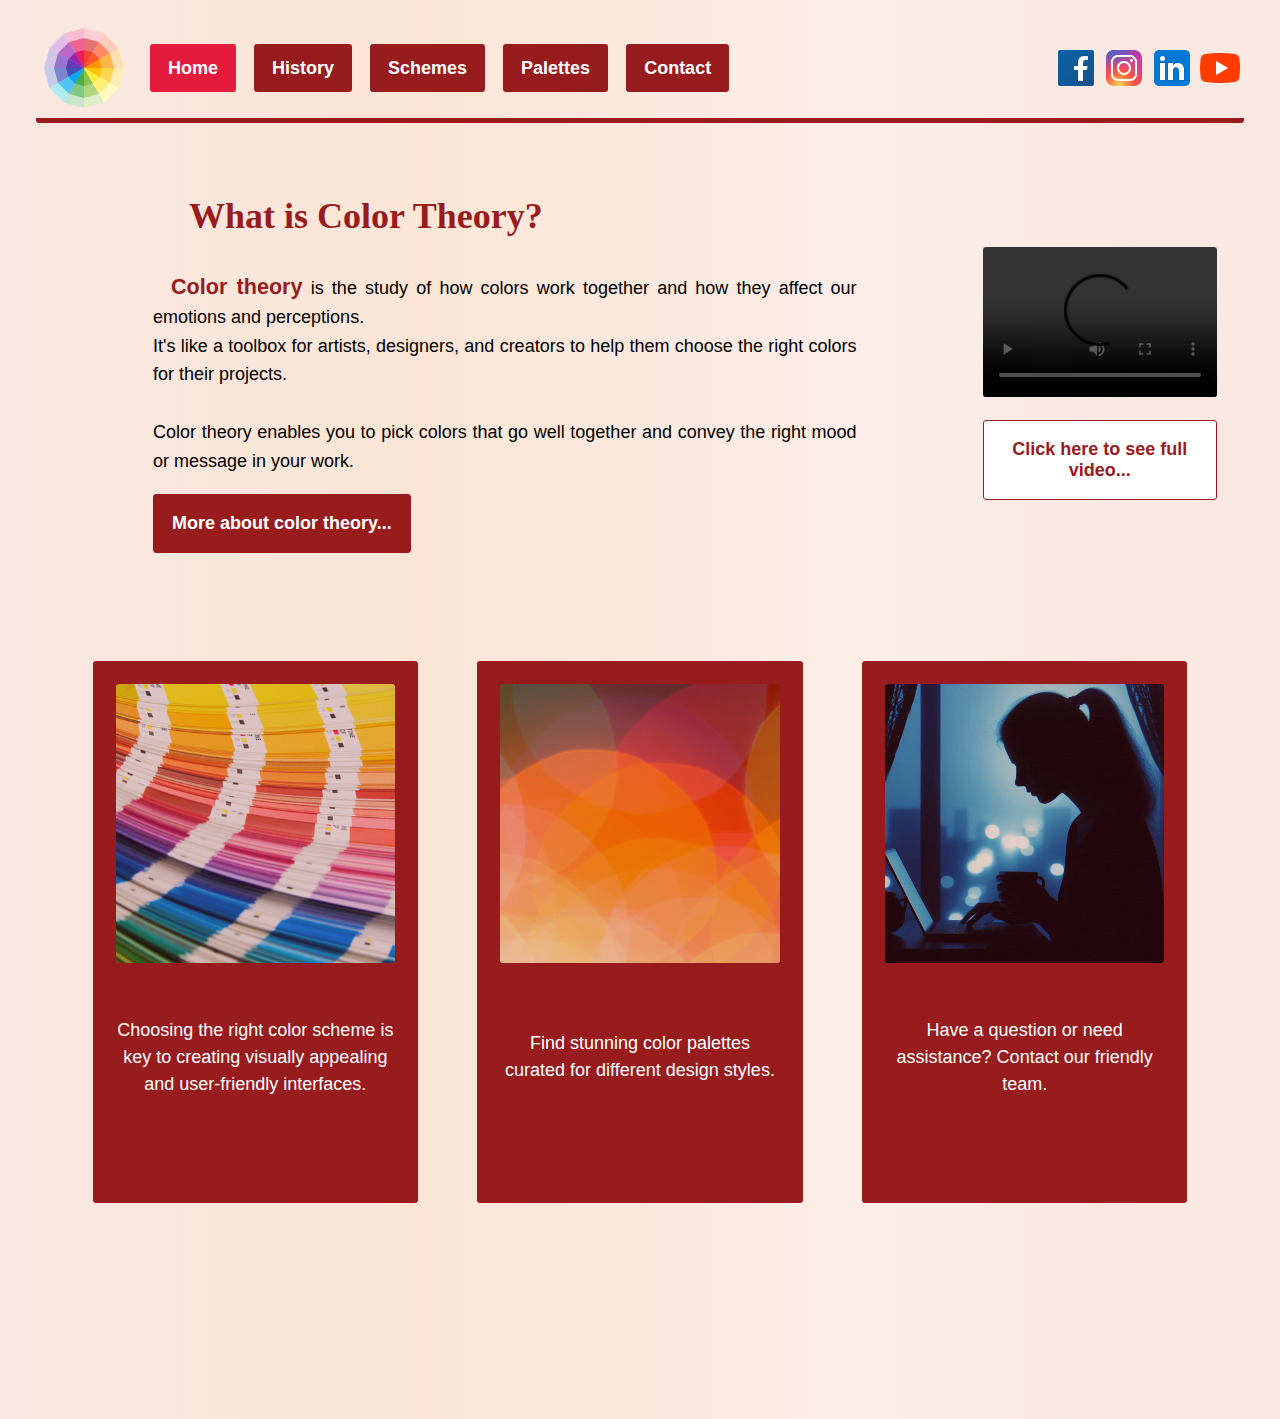
==== index.html @ 1f7bb4d6 "Javascript validation for form has been added Modal box with styles for email demo has been added" ====
<!DOCTYPE html>
<html lang="en">

<head>
    <meta charset="UTF-8">
    <meta name="viewport" content="width=device-width, initial-scale=1.0">

    <title id="title"></title>
    <link id="icon" rel="icon" type="image/x-icon">
    <link rel="stylesheet" href="./styles/main.css">
    <link rel="stylesheet" href="./styles/index.css">
    <script src="./scripts/config.js" defer></script>
</head>

<body>
    <header id="navigation">
        <nav id="navigation_left">
            <a href="#"><img id="logo" alt="Color Theory's website logo."></a>
            <ul id="pages">
            </ul>
        </nav>
        <aside id="navigation_right">
            <ul id="social_links">
            </ul>
        </aside>
    </header>

    <main>
        <section id="index_introduction">
            <section class="index_introduction_left">
                <h1>What is Color Theory?</h1>
                <article><strong>Color theory</strong> is the study of how colors work together and how they affect our
                    emotions
                    and perceptions.<br>It's
                    like a toolbox for artists, designers, and creators to help them choose the right colors for their
                    projects.
                    <br><br>
                    Color theory enables you to pick colors that go well together and convey the right mood or message
                    in
                    your
                    work.
                </article>
                <a id="index_more_about" class="hover" href="./pages/history.html">More about color theory...</a>
            </section>
            <section class="index_introduction_right">
                <video controls>
                    <source src="./media/vids/there_is_no_color.mp4" type="video/mp4">
                    Your browser does not support the video tag.
                </video>
                <a class="hover_dark"
                    href="https://www.interaction-design.org/tv/course_videos/v2/visual-design-2-2-what-is-color-720p.mp4">
                    Click here to see full video...
                </a>
            </section>
        </section>

        <section id="thumbnail_container">
            <a class="thumbnail hover" href="./pages/color_scheme.html">
                <img src="./media/imgs/index/color_schemes_thumbnail.jpg"
                    alt="Color swatch book with a variety of colors arranged in a circular pattern.">
                <p>Choosing the right color scheme is key to creating visually appealing and user-friendly interfaces.
                </p>
                <p><strong>Read more about it here.</strong></p>
            </a>
            <a class="thumbnail hover" href="./pages/color_palettes.html">
                <img src="./media/imgs/index/color_palettes_thumbnail.jpg"
                    alt="Abstract image of blurred, overlapping circles in various colors, primarily orange and red.">
                <p>Find stunning color palettes curated for different design styles.</p>
                <p><strong>Click here to get inspired!</strong>
                </p>
            </a>
            <a class="thumbnail hover" href="./pages/contact.html">
                <img src="./media/imgs/index/contact_thumbnail.jpg"
                    alt="A silhouette of a girl typing an laptop while holding a cup of tea. Sitting in a serious blue colored environment.">
                <p>Have a question or need assistance? Contact our friendly team.</p>
                <p><strong>Get in Touch!</strong></p>
            </a>
        </section>
    </main>

    <footer id="footer">

    </footer>
</body>

</html>
---- styles/main.css ----
:root {
    --light-text: #ffffff;
    --dark-text: #981b1e;
    --dark-background: #981b1e;
    --light-background: #ffffff;
    --color-active: #e31c3d;
}

* {
    padding: 0;
    margin: 0;
    font-family: 'Segoe UI', Tahoma, Geneva, Verdana, sans-serif;
    font-size: large;
    border-radius: 3px;
}

body {
    padding: 0 2rem 10rem 2rem;
    background: rgb(255, 255, 255);
    background: linear-gradient(90deg,
            rgba(224, 135, 106, 0.2) 0%,
            rgb(249, 204, 172, 0.5) 33%,
            rgb(244, 166, 136, 0.2) 66%,
            rgb(224, 135, 106, 0.2) 100%);
}

main {
    padding: 2rem 0.5rem 2rem 0.5rem;
}

main>* {
    padding: 0 1rem 1rem 1rem;
}

h1,
h2,
h3 {
    color: var(--dark-background);
}

h1 {
    font-family: 'Lucida Handwriting';
    font-size: 2rem;
    padding: 2rem;
}

h2 {
    font-size: 1.8rem;
    padding: 1.5rem;
}

h3 {
    font-size: 1.5rem;
    padding: 1rem;
}

article {
    text-indent: 1rem;
    text-align: justify;
    line-height: 1.6rem;
}

strong {
    color: var(--dark-text);
    font-size: larger;
}

.hide {
    display: none !important;
}

.display_flex {
    display: flex;
}


.hover:hover {
    color: var(--dark-text) !important;
    background-color: var(--light-background) !important;
}

.hover:hover * {
    color: var(--dark-text) !important;
}

.hover_dark:hover {
    color: var(--light-text) !important;
    background-color: var(--dark-background) !important;
}

.introduction {
    margin-bottom: 3rem;
    border-bottom: 5px solid var(--dark-background);
    padding: 0 1rem 1rem 1rem;
}

/* MENU *****/
#navigation {
    display: flex;
    flex-wrap: nowrap;
    justify-content: space-between;
    border-bottom: 5px solid var(--dark-background);
    height: 100px;
    margin-top: 1rem;
}

#logo {
    display: block;
    margin-right: 1rem;
}

#navigation_left,
#navigation_right {
    display: flex;
    align-items: center;
}

#pages,
#social_links {
    display: flex;
    align-content: center;
    height: 48px;
}

#pages>a {
    margin-right: 1rem;
    padding-left: 1rem;
    padding-right: 1rem;
    line-height: 48px;
    background-color: var(--dark-background);
    color: var(--light-text);
    text-decoration: none;
    text-align: center;
    font-size: large;
    font-weight: 600;
}

.active {
    color: var(--light-text) !important;
    background-color: var(--color-active) !important;
}

#social_links>a {
    display: block;
}

/* Mobiles */

@media screen and (max-width: 767px) {
    body {
        padding-left: 0;
        padding-right: 0;
        transition: padding 0.5s ease-out;
    }

    #logo {
        display: none;
    }

    /*
    #navigation{
        display: block;
        margin-left: auto;
        margin-right: auto;
    }

    #pages,
    #social_links {
        width: 100%;
        margin-left: 1rem;
        margin-right: 1rem;
        background-color: var(--dark-background);
    }

    #social_links *:not(:first-child),
    #pages *:not(:first-child) {
        display: none;
    }
*/
}

/* Tablets */
@media screen and (min-width:768px) and (max-width: 1023px) {
    body {
        padding-left: 1rem;
        padding-right: 1rem;
        transition: padding 0.5s ease-out;
    }

    #navigation {
        flex-direction: column;
        justify-content: center;
        align-items: center;
    }

    #logo {
        display: none;
    }
}

@media print {
    /* All your print styles go here */
}
---- styles/index.css ----
#index_introduction {
    display: flex;
    flex-wrap: nowrap;
    align-items: center;
    gap: 2rem;
    margin-bottom: 3rem;
}

.index_introduction_left {
    padding: 0 5rem 2rem 5rem;
}

#index_more_about,
.index_introduction_right a{
    border: 1px solid var(--dark-background);
    display: block;
    text-align: center;
    text-decoration: none;
    font-size: large;
    font-weight: 600;
    padding: 1rem;
    margin: 1rem 0 0 0;
    width: fit-content;
}

#index_more_about{
    color: var(--light-text);
    background-color: var(--dark-background);
}

.index_introduction_right a {
    color: var(--dark-text);
    background-color: var(--light-background);
    margin-left: auto;
    margin-right: auto;
}

.index_introduction_right video {
    width: 100%;
    height: auto;
}

/************/

#thumbnail_container {
    display: flex;
    justify-content: space-around;
    flex-wrap: wrap;
    gap: 2rem;
    padding: 0 2rem 0 2rem;
}

.thumbnail {
    max-width: 300px;
    text-decoration: none;
    border: 5px solid var(--dark-background);
    background-color: var(--dark-background);
    display: flex;
    flex-direction: column;
    align-items: center;
    justify-content: space-between;
    aspect-ratio: 9 / 16;
    width: 25%;
    padding: 1rem;
}

.thumbnail img {
    width: 100%;
    aspect-ratio: 1 / 1;
    object-fit: cover;
    object-position: 80% 100%;
    opacity: 0.8;
}

.thumbnail p {
    color: var(--light-text);
    width: auto;
    text-align: center;
    line-height: 1.5rem;
    margin-top: 2rem;
    font-size: large;
}

.thumbnail:hover img {
    opacity: 1;
}

/* Mobiles */
@media screen and (max-width: 767px) {
    .index_introduction_left {
        transition: padding 0.5s ease-in-out;
        padding: 0;
    }

    #index_introduction {
        flex-direction: column;
    }

    #index_more_about {
        margin: 1rem auto 1rem auto;
    }

    .thumbnail{
        width: 100%;
        transition: width 0.5s ease-in-out;
    }
}

/* Tablets */
@media screen and (min-width:768px) and (max-width: 1023px) {
    .index_introduction_left {
        transition: padding 0.5s ease-in-out;
        padding: 0;
    }
    .thumbnail{
        width: 40%;
        transition: width 0.5s ease-in-out;
    }
}

@media print {
    /* All your print styles go here */
}
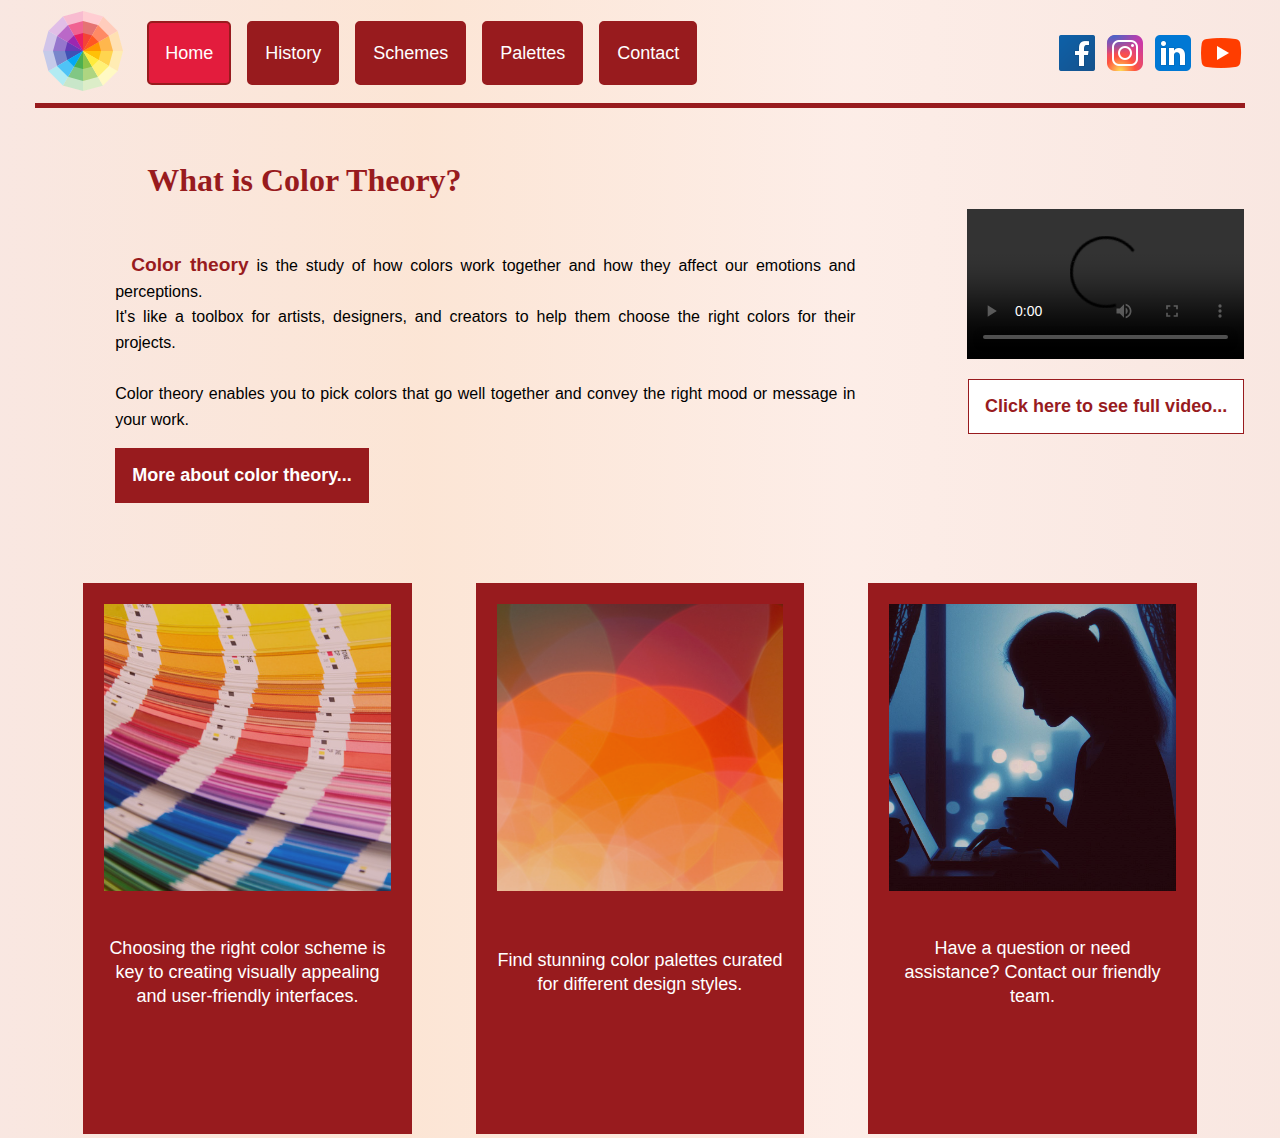
==== commit e5dbf822: "added responsive navigation" ====
--- a/index.html
+++ b/index.html
@@ -5,23 +5,22 @@
     <meta charset="UTF-8">
     <meta name="viewport" content="width=device-width, initial-scale=1.0">
 
-    <title id="title"></title>
+    <title id="title">Color Theory</title>
     <link id="icon" rel="icon" type="image/x-icon">
     <link rel="stylesheet" href="./styles/main.css">
     <link rel="stylesheet" href="./styles/index.css">
+    <link rel="stylesheet" href="./styles/navigation.css">
     <script src="./scripts/config.js" defer></script>
+    <script src="./scripts/navigation.js" defer></script>
 </head>
 
 <body>
     <header id="navigation">
-        <nav id="navigation_left">
-            <a href="#"><img id="logo" alt="Color Theory's website logo."></a>
-            <ul id="pages">
-            </ul>
+        <nav id="menu">
+            <a id="logo" href="">
+            </a>
         </nav>
-        <aside id="navigation_right">
-            <ul id="social_links">
-            </ul>
+        <aside id="socials">
         </aside>
     </header>
 
--- a/styles/main.css
+++ b/styles/main.css
@@ -7,15 +7,12 @@
 }
 
 * {
-    padding: 0;
-    margin: 0;
     font-family: 'Segoe UI', Tahoma, Geneva, Verdana, sans-serif;
-    font-size: large;
-    border-radius: 3px;
 }
 
 body {
-    padding: 0 2rem 10rem 2rem;
+    margin: 0.2rem;
+    padding: 0 2rem;
     background: rgb(255, 255, 255);
     background: linear-gradient(90deg,
             rgba(224, 135, 106, 0.2) 0%,
@@ -24,13 +21,7 @@
             rgb(224, 135, 106, 0.2) 100%);
 }
 
-main {
-    padding: 2rem 0.5rem 2rem 0.5rem;
-}
-
-main>* {
-    padding: 0 1rem 1rem 1rem;
-}
+main {}
 
 h1,
 h2,
@@ -73,14 +64,9 @@
     display: flex;
 }
 
-
 .hover:hover {
     color: var(--dark-text) !important;
     background-color: var(--light-background) !important;
-}
-
-.hover:hover * {
-    color: var(--dark-text) !important;
 }
 
 .hover_dark:hover {
@@ -92,47 +78,6 @@
     margin-bottom: 3rem;
     border-bottom: 5px solid var(--dark-background);
     padding: 0 1rem 1rem 1rem;
-}
-
-/* MENU *****/
-#navigation {
-    display: flex;
-    flex-wrap: nowrap;
-    justify-content: space-between;
-    border-bottom: 5px solid var(--dark-background);
-    height: 100px;
-    margin-top: 1rem;
-}
-
-#logo {
-    display: block;
-    margin-right: 1rem;
-}
-
-#navigation_left,
-#navigation_right {
-    display: flex;
-    align-items: center;
-}
-
-#pages,
-#social_links {
-    display: flex;
-    align-content: center;
-    height: 48px;
-}
-
-#pages>a {
-    margin-right: 1rem;
-    padding-left: 1rem;
-    padding-right: 1rem;
-    line-height: 48px;
-    background-color: var(--dark-background);
-    color: var(--light-text);
-    text-decoration: none;
-    text-align: center;
-    font-size: large;
-    font-weight: 600;
 }
 
 .active {
@@ -148,8 +93,7 @@
 
 @media screen and (max-width: 767px) {
     body {
-        padding-left: 0;
-        padding-right: 0;
+        padding: 0rem;
         transition: padding 0.5s ease-out;
     }
 
@@ -186,16 +130,6 @@
         padding-right: 1rem;
         transition: padding 0.5s ease-out;
     }
-
-    #navigation {
-        flex-direction: column;
-        justify-content: center;
-        align-items: center;
-    }
-
-    #logo {
-        display: none;
-    }
 }
 
 @media print {
--- a/styles/navigation.css
+++ b/styles/navigation.css
@@ -0,0 +1,99 @@
+#navigation {
+  display: flex;
+  flex-wrap: nowrap;
+  align-items: center;
+  justify-content: space-between;
+  border-bottom: 5px solid var(--dark-background);
+}
+
+#menu,
+#socials {
+  overflow: hidden;
+  display: flex;
+  align-items: center;
+  justify-content: center;
+}
+
+#menu {
+  gap: 1rem;
+}
+
+#socials a img {
+  display: block;
+  margin: auto;
+}
+
+.menu_item {
+  display: flex;
+  align-items: center;
+  background-color: var(--dark-background);
+  color: var(--light-text);
+  text-decoration: none;
+  font-size: large;
+  padding: 5px 1rem;
+  height: 50px;
+  border: 2px solid var(--dark-background);
+  border-radius: 5px;
+}
+
+#toggle_menu {
+  display: none;
+}
+
+#toggle_menu img {
+  display: block;
+  margin: auto;
+  filter: invert(100%);
+}
+
+@media screen and (max-width: 767px) {
+  #navigation {
+    flex-direction: column;
+    align-items: flex-start;
+    border-style: none !important;
+  }
+
+  #menu {
+    width: 100%;
+    flex-direction: column;
+    gap: 0;
+    position: relative;
+  }
+
+  .menu_item {
+    width: 100%;
+    border-style: none;
+    text-indent: 1rem;
+  }
+
+  #menu a:not(:last-child):not(.active) {
+    display: none;
+  }
+
+  #socials {
+    display: none;
+  }
+
+  #toggle_menu {
+    display: block;
+    position: absolute;
+    right: 5px;
+    top: 5px;
+  }
+
+  #logo {
+    display: none !important;
+  }
+}
+
+@media screen and (min-width:768px) and (max-width: 1023px) {
+  #navigation {
+    flex-direction: column;
+    justify-content: center;
+    align-items: center;
+  }
+
+  #logo {
+    display: none;
+  }
+}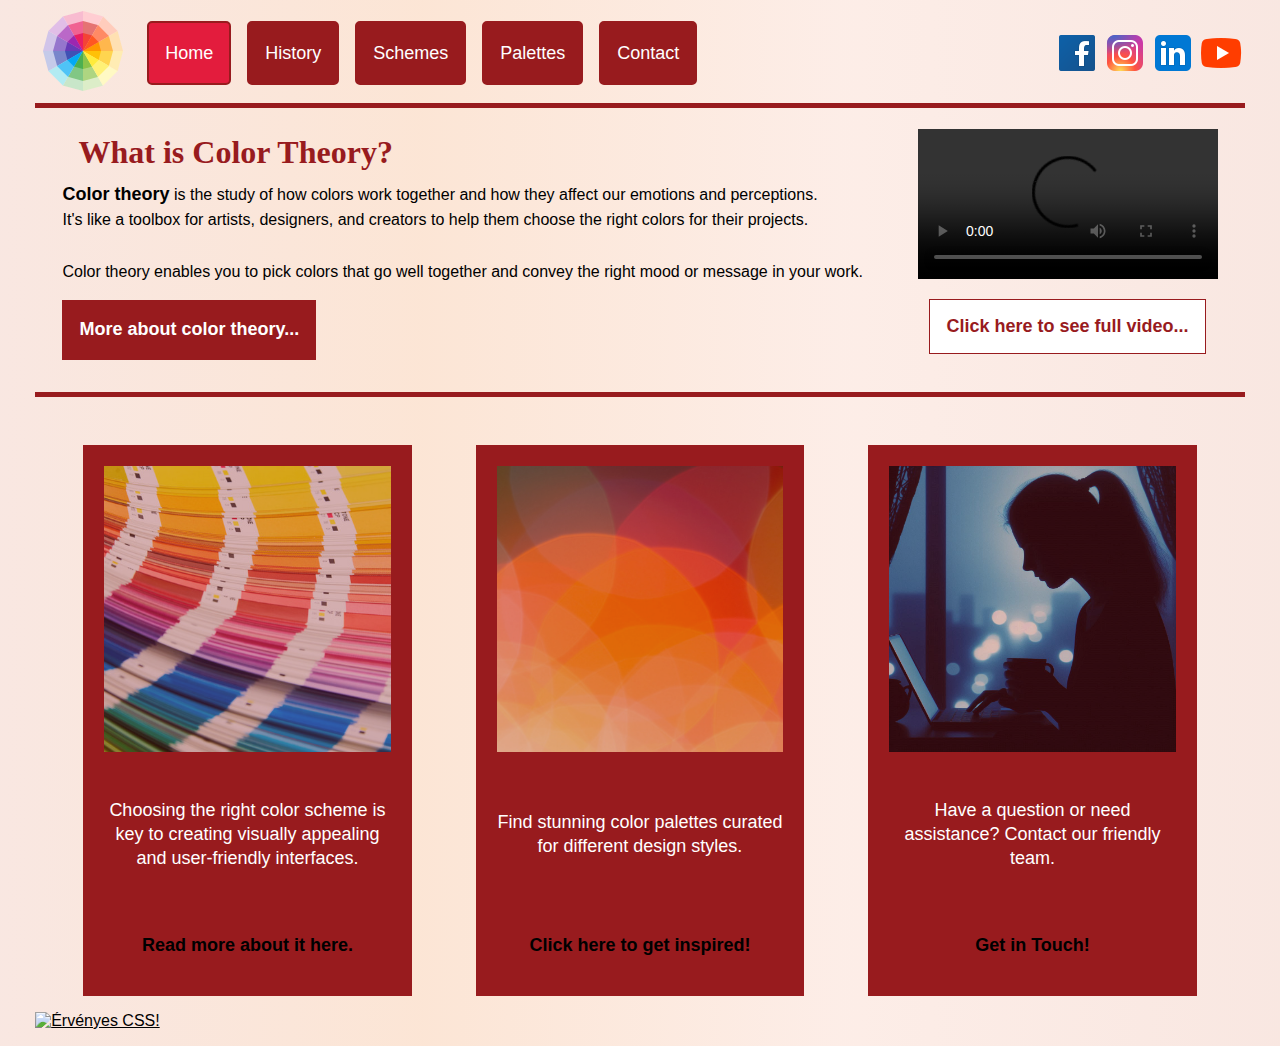
==== commit 2780ce1e: "- index page is now fully responsive and printable - navigation has been improved to work with mobil" ====
--- a/index.html
+++ b/index.html
@@ -6,7 +6,7 @@
     <meta name="viewport" content="width=device-width, initial-scale=1.0">
 
     <title id="title">Color Theory</title>
-    <link id="icon" rel="icon" type="image/x-icon">
+    <link id="icon" rel="icon" type="image/x-icon" href="./media/icons/logo/icons8-color-16.png">
     <link rel="stylesheet" href="./styles/main.css">
     <link rel="stylesheet" href="./styles/index.css">
     <link rel="stylesheet" href="./styles/navigation.css">
@@ -18,6 +18,7 @@
     <header id="navigation">
         <nav id="menu">
             <a id="logo" href="">
+                <img src="./media/icons/logo/icons8-color-96.png" alt="The site's logo.">
             </a>
         </nav>
         <aside id="socials">
@@ -25,60 +26,64 @@
     </header>
 
     <main>
-        <section id="index_introduction">
-            <section class="index_introduction_left">
+        <div id="homepage_introduction" class="introduction">
+            <article>
                 <h1>What is Color Theory?</h1>
-                <article><strong>Color theory</strong> is the study of how colors work together and how they affect our
-                    emotions
-                    and perceptions.<br>It's
-                    like a toolbox for artists, designers, and creators to help them choose the right colors for their
-                    projects.
-                    <br><br>
-                    Color theory enables you to pick colors that go well together and convey the right mood or message
-                    in
-                    your
-                    work.
-                </article>
+                <strong>Color theory</strong> is the study of how colors work together and how they affect our
+                emotions
+                and perceptions.<br>It's
+                like a toolbox for artists, designers, and creators to help them choose the right colors for their
+                projects.
+                <br><br>
+                Color theory enables you to pick colors that go well together and convey the right mood or message
+                in
+                your
+                work.
                 <a id="index_more_about" class="hover" href="./pages/history.html">More about color theory...</a>
-            </section>
-            <section class="index_introduction_right">
+            </article>
+
+            <aside id="video_container">
                 <video controls>
                     <source src="./media/vids/there_is_no_color.mp4" type="video/mp4">
                     Your browser does not support the video tag.
                 </video>
-                <a class="hover_dark"
+                <a id="index_full_video" class="hover_dark"
                     href="https://www.interaction-design.org/tv/course_videos/v2/visual-design-2-2-what-is-color-720p.mp4">
                     Click here to see full video...
                 </a>
-            </section>
-        </section>
+            </aside>
+        </div>
 
-        <section id="thumbnail_container">
+        <div id="thumbnail_container">
             <a class="thumbnail hover" href="./pages/color_scheme.html">
-                <img src="./media/imgs/index/color_schemes_thumbnail.jpg"
+                <img class="thumbnail_img" src="./media/imgs/index/color_schemes_thumbnail.jpg"
                     alt="Color swatch book with a variety of colors arranged in a circular pattern.">
-                <p>Choosing the right color scheme is key to creating visually appealing and user-friendly interfaces.
+                <p class="thumbnail_text">Choosing the right color scheme is key to creating visually appealing and
+                    user-friendly interfaces.
                 </p>
-                <p><strong>Read more about it here.</strong></p>
+                <p class="thumbnail_text"><strong>Read more about it here.</strong></p>
             </a>
             <a class="thumbnail hover" href="./pages/color_palettes.html">
-                <img src="./media/imgs/index/color_palettes_thumbnail.jpg"
+                <img class="thumbnail_img" src="./media/imgs/index/color_palettes_thumbnail.jpg"
                     alt="Abstract image of blurred, overlapping circles in various colors, primarily orange and red.">
-                <p>Find stunning color palettes curated for different design styles.</p>
-                <p><strong>Click here to get inspired!</strong>
-                </p>
+                <p class="thumbnail_text">Find stunning color palettes curated for different design styles.</p>
+                <p class="thumbnail_text"><strong>Click here to get inspired!</strong></p>
             </a>
             <a class="thumbnail hover" href="./pages/contact.html">
-                <img src="./media/imgs/index/contact_thumbnail.jpg"
+                <img class="thumbnail_img" src="./media/imgs/index/contact_thumbnail.jpg"
                     alt="A silhouette of a girl typing an laptop while holding a cup of tea. Sitting in a serious blue colored environment.">
-                <p>Have a question or need assistance? Contact our friendly team.</p>
-                <p><strong>Get in Touch!</strong></p>
+                <p class="thumbnail_text">Have a question or need assistance? Contact our friendly team.</p>
+                <p class="thumbnail_text"><strong>Get in Touch!</strong></p>
             </a>
-        </section>
+        </div>
     </main>
 
     <footer id="footer">
-
+        <p>
+            <a href="http://jigsaw.w3.org/css-validator/check/referer">
+                <img style="border:0;width:88px;height:31px" src="http://jigsaw.w3.org/css-validator/images/vcss" alt="Érvényes CSS!">
+            </a>
+        </p>
     </footer>
 </body>
 
--- a/styles/main.css
+++ b/styles/main.css
@@ -1,4 +1,6 @@
+/* Describes the most common elements and the colors used through out the whole website */
 :root {
+    --default-text: black;
     --light-text: #ffffff;
     --dark-text: #981b1e;
     --dark-background: #981b1e;
@@ -8,6 +10,7 @@
 
 * {
     font-family: 'Segoe UI', Tahoma, Geneva, Verdana, sans-serif;
+    color: var(--default-text)
 }
 
 body {
@@ -21,63 +24,39 @@
             rgb(224, 135, 106, 0.2) 100%);
 }
 
-main {}
-
-h1,
-h2,
-h3 {
+h1 {
+    display: block;
     color: var(--dark-background);
-}
-
-h1 {
     font-family: 'Lucida Handwriting';
     font-size: 2rem;
-    padding: 2rem;
-}
-
-h2 {
-    font-size: 1.8rem;
-    padding: 1.5rem;
-}
-
-h3 {
-    font-size: 1.5rem;
-    padding: 1rem;
+    margin: 1rem;
+    text-indent: 0 !important;
 }
 
 article {
-    text-indent: 1rem;
-    text-align: justify;
     line-height: 1.6rem;
 }
 
 strong {
-    color: var(--dark-text);
-    font-size: larger;
+    font-size: large;
 }
 
-.hide {
-    display: none !important;
+.introduction {
+    padding: 1rem 1rem 2rem 1rem;
+    border-bottom: 5px solid var(--dark-background);
+    margin-bottom: 2rem;
 }
 
-.display_flex {
-    display: flex;
-}
-
-.hover:hover {
+.hover:hover,
+.hover:hover * {
     color: var(--dark-text) !important;
     background-color: var(--light-background) !important;
 }
 
-.hover_dark:hover {
+.hover_dark:hover,
+.hober_dark:hover {
     color: var(--light-text) !important;
     background-color: var(--dark-background) !important;
-}
-
-.introduction {
-    margin-bottom: 3rem;
-    border-bottom: 5px solid var(--dark-background);
-    padding: 0 1rem 1rem 1rem;
 }
 
 .active {
@@ -85,42 +64,19 @@
     background-color: var(--color-active) !important;
 }
 
-#social_links>a {
-    display: block;
-}
-
-/* Mobiles */
-
+/* Mobile view */
 @media screen and (max-width: 767px) {
     body {
+        margin: 0rem;
         padding: 0rem;
+        transition: margin 0.5s ease-out;
         transition: padding 0.5s ease-out;
     }
 
-    #logo {
-        display: none;
+    h1 {
+        text-align: center;
+        margin: 1rem 0;
     }
-
-    /*
-    #navigation{
-        display: block;
-        margin-left: auto;
-        margin-right: auto;
-    }
-
-    #pages,
-    #social_links {
-        width: 100%;
-        margin-left: 1rem;
-        margin-right: 1rem;
-        background-color: var(--dark-background);
-    }
-
-    #social_links *:not(:first-child),
-    #pages *:not(:first-child) {
-        display: none;
-    }
-*/
 }
 
 /* Tablets */
@@ -133,5 +89,19 @@
 }
 
 @media print {
-    /* All your print styles go here */
+
+    header,
+    footer {
+        display: none !important;
+    }
+
+    body {
+        margin: 0;
+        padding: 0;
+        background-color: var(--light-background);
+    }
+
+    body *:not(h1) {
+        color: black !important;
+    }
 }--- a/styles/index.css
+++ b/styles/index.css
@@ -1,17 +1,14 @@
-#index_introduction {
+#homepage_introduction {
     display: flex;
     flex-wrap: nowrap;
     align-items: center;
+    justify-content: space-around;
     gap: 2rem;
     margin-bottom: 3rem;
 }
 
-.index_introduction_left {
-    padding: 0 5rem 2rem 5rem;
-}
-
 #index_more_about,
-.index_introduction_right a{
+#index_full_video {
     border: 1px solid var(--dark-background);
     display: block;
     text-align: center;
@@ -23,25 +20,24 @@
     width: fit-content;
 }
 
-#index_more_about{
+#index_more_about {
     color: var(--light-text);
     background-color: var(--dark-background);
 }
 
-.index_introduction_right a {
+#video_container a {
     color: var(--dark-text);
     background-color: var(--light-background);
     margin-left: auto;
     margin-right: auto;
 }
 
-.index_introduction_right video {
+#video_container video {
     width: 100%;
     height: auto;
 }
 
-/************/
-
+/* Thumbnail styles */
 #thumbnail_container {
     display: flex;
     justify-content: space-around;
@@ -51,7 +47,7 @@
 }
 
 .thumbnail {
-    max-width: 300px;
+    max-width: 500px;
     text-decoration: none;
     border: 5px solid var(--dark-background);
     background-color: var(--dark-background);
@@ -64,29 +60,39 @@
     padding: 1rem;
 }
 
-.thumbnail img {
+.thumbnail_img {
     width: 100%;
     aspect-ratio: 1 / 1;
     object-fit: cover;
     object-position: 80% 100%;
-    opacity: 0.8;
+    opacity: 0.7;
 }
 
-.thumbnail p {
+.thumbnail_text {
     color: var(--light-text);
     width: auto;
     text-align: center;
     line-height: 1.5rem;
-    margin-top: 2rem;
+    margin-top: 0.5rem;
     font-size: large;
 }
 
-.thumbnail:hover img {
+.thumbnail:hover .thumbnail_img {
     opacity: 1;
+    transition: opacity 0.5s ease-out;
 }
 
+/* Different views */
 /* Mobiles */
 @media screen and (max-width: 767px) {
+    #homepage_introduction {
+        display: flex;
+        flex-direction: column;
+        align-items: center;
+        gap: 2rem;
+        margin-bottom: 3rem;
+    }
+
     .index_introduction_left {
         transition: padding 0.5s ease-in-out;
         padding: 0;
@@ -100,9 +106,13 @@
         margin: 1rem auto 1rem auto;
     }
 
-    .thumbnail{
+    .thumbnail {
         width: 100%;
         transition: width 0.5s ease-in-out;
+    }
+
+    .thumbnail_img {
+        opacity: 1;
     }
 }
 
@@ -112,12 +122,21 @@
         transition: padding 0.5s ease-in-out;
         padding: 0;
     }
-    .thumbnail{
+
+    .thumbnail {
         width: 40%;
         transition: width 0.5s ease-in-out;
+    }
+
+    .thumbnail_img {
+        opacity: 1;
     }
 }
 
 @media print {
-    /* All your print styles go here */
+    #thumbnail_container{
+        flex-wrap: nowrap;
+        gap: 0rem;
+        padding: 0;
+    }
 }--- a/styles/navigation.css
+++ b/styles/navigation.css
@@ -1,3 +1,18 @@
+/* 
+Requires:
+ - HTML structure below,
+ - navigation.js
+
+<header id="navigation">
+  <nav id="menu">
+    <a id="logo" href="">
+    </a>
+  </nav>
+  <aside id="socials">
+  </aside>
+</header>
+*/
+
 #navigation {
   display: flex;
   flex-wrap: nowrap;
@@ -46,6 +61,7 @@
   filter: invert(100%);
 }
 
+/* Mobile view */
 @media screen and (max-width: 767px) {
   #navigation {
     flex-direction: column;
@@ -86,6 +102,7 @@
   }
 }
 
+/* Tablet view */
 @media screen and (min-width:768px) and (max-width: 1023px) {
   #navigation {
     flex-direction: column;
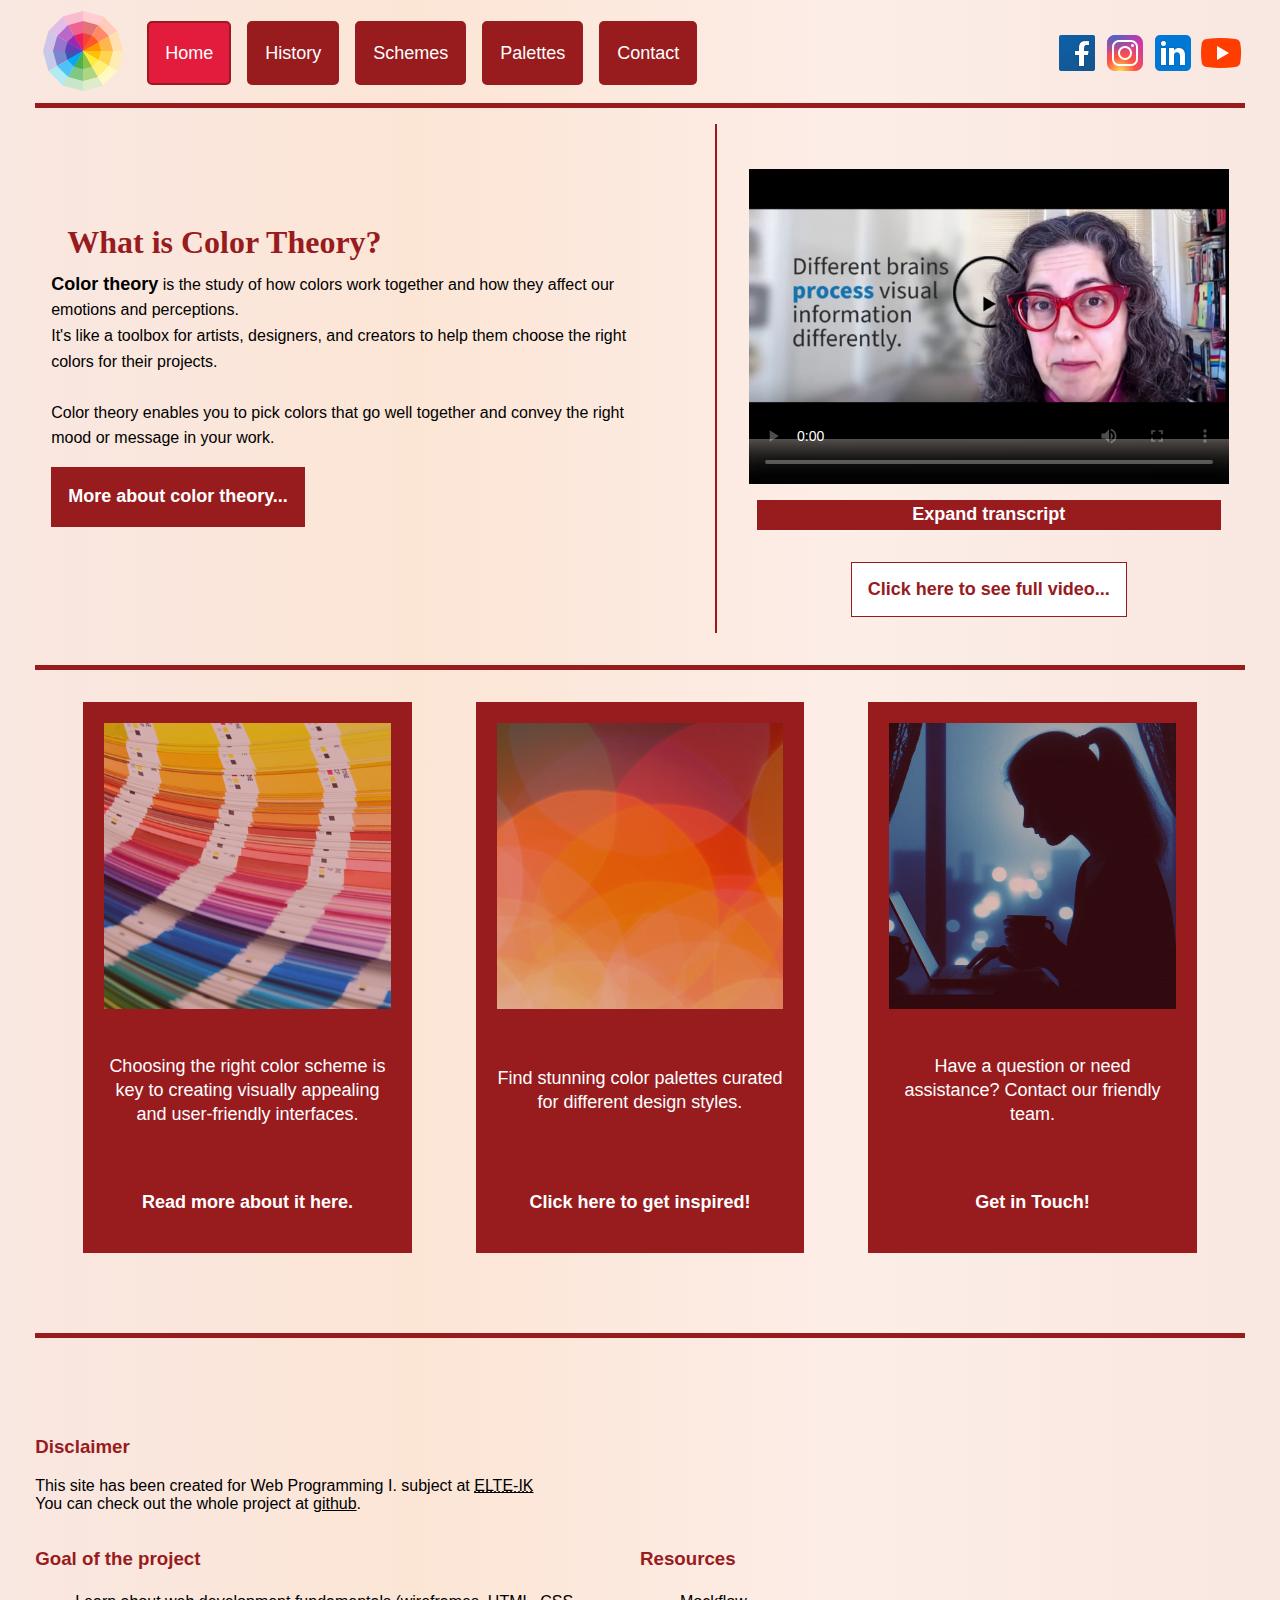
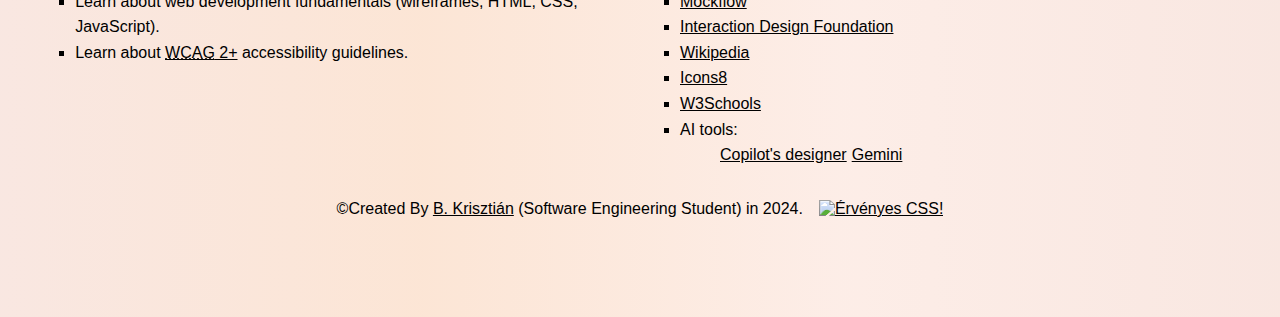
==== commit 557630bb: """" ====
--- a/index.html
+++ b/index.html
@@ -7,11 +7,16 @@
 
     <title id="title">Color Theory</title>
     <link id="icon" rel="icon" type="image/x-icon" href="./media/icons/logo/icons8-color-16.png">
-    <link rel="stylesheet" href="./styles/main.css">
+
+    <link rel="stylesheet" href="./styles/common/main.css">
+    <link rel="stylesheet" href="./styles/common/navigation.css">
+    <link rel="stylesheet" href="./styles/common/footer.css">
+    
     <link rel="stylesheet" href="./styles/index.css">
-    <link rel="stylesheet" href="./styles/navigation.css">
+
     <script src="./scripts/config.js" defer></script>
     <script src="./scripts/navigation.js" defer></script>
+    <script src="./scripts/transcript.js" defer></script>
 </head>
 
 <body>
@@ -39,15 +44,44 @@
                 in
                 your
                 work.
-                <a id="index_more_about" class="hover" href="./pages/history.html">More about color theory...</a>
+                <a id="index_more_about" class="light_text hover" href="./pages/history.html">More about color
+                    theory...</a>
             </article>
 
             <aside id="video_container">
-                <video controls>
+                <video id="video" controls poster="./media/vids/there_is_no_color_img.png">
                     <source src="./media/vids/there_is_no_color.mp4" type="video/mp4">
                     Your browser does not support the video tag.
                 </video>
-                <a id="index_full_video" class="hover_dark"
+                <p id="transcript_toggle" class="light_text hover">Expand transcript</p>
+                <ol id="transcript_list" style="display: none;">
+                    <li><a href="#video&t=0">00:00&nbsp;-&nbsp;00:05</a>&nbsp;There is no such thing as color without
+                        the
+                        <em>eyes</em> and the <em>brain.</em>
+                    </li>
+                    <li><a href="#video&t=5">00:05&nbsp;-&nbsp;00:12</a>&nbsp;Different brains <em>process</em> visual
+                        information
+                        differently.</li>
+                    <li><a href="#video&t=12">00:12&nbsp;-&nbsp;00:22</a>&nbsp;And I realized that this idea that color
+                        does not
+                        exists outside of our perception can be <em>very difficult</em> to swallow.</li>
+                    <li><a href="#video&t=22">00:22&nbsp;-&nbsp;00:30</a>&nbsp;And in fact our brains go to <em>great
+                            lengths</em>
+                        to give
+                        us all of the colors that we see.</li>
+                    <li><a href="#video&t=30">00:30&nbsp;-&nbsp;00:43</a>&nbsp;The source of our color vision is in our
+                        retina. A
+                        credit card thin sheet of neurons in the back of our eye ball, and its actually a part of
+                        our
+                        brain.</li>
+                    <li><a href="#video&t=43">00:43&nbsp;-&nbsp;00:47</a>&nbsp;Our retina is the only part of our brain
+                        that
+                        exists outside of our skulls.</li>
+                    <li><a href="#video&t=47">00:47&nbsp;-&nbsp;00:54</a>&nbsp;And our retina is what we typically
+                        assosicate with
+                        sight in general...*fades out*</li>
+                </ol>
+                <a id="full_video_link" class="dark_text hover_dark"
                     href="https://www.interaction-design.org/tv/course_videos/v2/visual-design-2-2-what-is-color-720p.mp4">
                     Click here to see full video...
                 </a>
@@ -79,11 +113,55 @@
     </main>
 
     <footer id="footer">
-        <p>
-            <a href="http://jigsaw.w3.org/css-validator/check/referer">
-                <img style="border:0;width:88px;height:31px" src="http://jigsaw.w3.org/css-validator/images/vcss" alt="Érvényes CSS!">
-            </a>
-        </p>
+        <section id="footer_disclaimer">
+            <h3>Disclaimer</h3>
+            <p>
+                This site has been created for Web Programming I. subject at <a href="https://www.inf.elte.hu/"><abbr
+                        title="Eötvös Loránd University Faculty Of Informatics">ELTE-IK</abbr></a>
+                <br>
+                You can check out the whole project at <a
+                    href="https://github.com/BK-Chris/elte_web_project">github</a>.
+            </p>
+        </section>
+        <section id="footer_goals">
+            <h3>Goal of the project</h3>
+            <ul>
+                <li>Learn about web development fundamentals (wireframes, HTML, CSS, JavaScript).</li>
+                <li>Learn about <a href="https://www.w3.org/WAI/standards-guidelines/wcag"><abbr
+                            title="Web Content Accessibility Guidelines">WCAG</abbr>&nbsp;2+</a> accessibility
+                    guidelines.</li>
+            </ul>
+        </section>
+        <section id="footer_resource">
+            <h3>Resources</h3>
+            <ul>
+                <li><a href="https://wireframepro.mockflow.com/">Mockflow</a></li>
+                <li><a href="https://www.interaction-design.org/literature/topics/color-theory/">Interaction Design
+                        Foundation</a></li>
+                <li><a href="https://en.wikipedia.org/wiki/Color_theory">Wikipedia</a></li>
+                <li><a href="https://icons8.com/">Icons8</a></li>
+                <li><a href="https://www.w3schools.com/colors/colors_palettes.asp">W3Schools</a></li>
+                <li>AI tools:
+                    <ul id="ai_list">
+                        <li><a href="https://copilot.microsoft.com">Copilot's designer</a></li>
+                        <li><a href="https://gemini.google.com">Gemini</a></li>
+                    </ul>
+                </li>
+            </ul>
+        </section>
+        <div id="footer_copyright">
+            <p>
+                &copy;Created By <a href="https://github.com/BK-Chris">B. Krisztián</a> (Software Engineering Student)
+                in
+                2024.
+            </p>
+            <p>
+                <a href="http://jigsaw.w3.org/css-validator/check/referer">
+                    <img style="border:0;width:88px;height:31px" src="http://jigsaw.w3.org/css-validator/images/vcss"
+                        alt="Érvényes CSS!">
+                </a>
+            </p>
+        </div>
     </footer>
 </body>
 
--- a/styles/common/main.css
+++ b/styles/common/main.css
@@ -0,0 +1,130 @@
+/* Describes the most common elements and the colors used through out the whole website */
+:root {
+    --default-text: black;
+    --light-text: #ffffff;
+    --dark-text: #981b1e;
+    --dark-background: #981b1e;
+    --light-background: #ffffff;
+    --color-active: #e31c3d;
+}
+
+* {
+    font-family: 'Segoe UI', Tahoma, Geneva, Verdana, sans-serif;
+    color: var(--default-text)
+}
+
+body {
+    margin: 0.2rem;
+    padding: 0 2rem;
+    background: rgb(255, 255, 255);
+    background: linear-gradient(90deg,
+            rgba(224, 135, 106, 0.2) 0%,
+            rgb(249, 204, 172, 0.5) 33%,
+            rgb(244, 166, 136, 0.2) 66%,
+            rgb(224, 135, 106, 0.2) 100%);
+}
+
+h1 {
+    display: block;
+    color: var(--dark-background);
+    font-family: 'Lucida Handwriting';
+    font-size: 2rem;
+    margin: 1rem;
+    text-indent: 0 !important;
+}
+
+h3{
+    color: var(--dark-background);
+}
+
+article,
+ul,
+ol {
+    line-height: 1.6rem;
+    text-align: left;
+    /* text-align: left; is required by the guideline. */
+}
+
+strong {
+    font-size: large;
+}
+
+em {
+    color: var(--dark-text);
+}
+
+.introduction {
+    padding: 1rem 1rem 2rem 1rem;
+    border-bottom: 5px solid var(--dark-background);
+    margin-bottom: 2rem;
+}
+
+.light_text{
+    color: var(--light-text) !important;
+    background-color: var(--dark-background) !important;
+}
+
+.dark_text{
+    color: var(--dark-text) !important;
+    background-color: var(--light-background) !important;
+}
+
+.hover:hover,
+.hover:hover * {
+    color: var(--dark-text) !important;
+    background-color: var(--light-background) !important;
+    transition: background-color 0.3s ease;
+}
+
+.hover_dark:hover,
+.hober_dark:hover {
+    color: var(--light-text) !important;
+    background-color: var(--dark-background) !important;
+    transition: background-color 0.3s ease;
+}
+
+.active {
+    color: var(--light-text) !important;
+    background-color: var(--color-active) !important;
+}
+
+/* Mobile view */
+@media screen and (max-width: 767px) {
+    body {
+        margin: 0rem;
+        padding: 0rem;
+        transition: margin 0.5s ease-out;
+        transition: padding 0.5s ease-out;
+    }
+
+    h1 {
+        text-align: center;
+        margin: 1rem 0;
+    }
+}
+
+/* Tablets */
+@media screen and (min-width:768px) and (max-width: 1023px) {
+    body {
+        padding-left: 1rem;
+        padding-right: 1rem;
+        transition: padding 0.5s ease-out;
+    }
+}
+
+@media print {
+    header,
+    footer {
+        display: none !important;
+    }
+
+    body {
+        margin: 0;
+        padding: 0;
+        background-color: var(--light-background);
+    }
+
+    body *:not(h1) {
+        color: black !important;
+    }
+}--- a/styles/common/navigation.css
+++ b/styles/common/navigation.css
@@ -0,0 +1,124 @@
+/* 
+Requires:
+ - HTML structure below,
+ - navigation.js
+
+<header id="navigation">
+  <nav id="menu">
+    <a id="logo" href="*.*">
+      <img src="*.*">
+    </a>
+
+    <!-- menu_item(s) goes here from navigation.js -->
+
+    <!-- a toggle 50x50px hamburger icon comes here from from navigation.js
+              (./media/icons/icons8-hamburger-50.png)
+    ORDER IS IMPORTANT!
+    -->
+  </nav>
+  <aside id="socials">
+  </aside>
+</header>
+*/
+
+#navigation {
+  display: flex;
+  flex-wrap: nowrap;
+  align-items: center;
+  justify-content: space-between;
+  border-bottom: 5px solid var(--dark-background);
+}
+
+#menu,
+#socials {
+  overflow: hidden;
+  display: flex;
+  align-items: center;
+  justify-content: center;
+}
+
+#menu {
+  gap: 1rem;
+}
+
+#socials a img {
+  display: block;
+  margin: auto;
+}
+
+.menu_item {
+  display: flex;
+  align-items: center;
+  background-color: var(--dark-background);
+  color: var(--light-text);
+  text-decoration: none;
+  font-size: large;
+  padding: 5px 1rem;
+  height: 50px;
+  border: 2px solid var(--dark-background);
+  border-radius: 5px;
+}
+
+#toggle_menu {
+  display: none;
+}
+
+#toggle_menu img {
+  display: block;
+  margin: auto;
+  filter: invert(100%);
+}
+
+/* Mobile view */
+@media screen and (max-width: 767px) {
+  #navigation {
+    flex-direction: column;
+    align-items: flex-start;
+    border-style: none !important;
+  }
+
+  #menu {
+    width: 100%;
+    flex-direction: column;
+    gap: 0;
+    position: relative;
+  }
+
+  .menu_item {
+    width: 100%;
+    border-style: none;
+    text-indent: 1rem;
+  }
+
+  #menu a:not(:last-child):not(.active) {
+    display: none;
+  }
+
+  #socials {
+    display: none;
+  }
+
+  #toggle_menu {
+    display: block;
+    position: absolute;
+    right: 5px;
+    top: 5px;
+  }
+
+  #logo {
+    display: none !important;
+  }
+}
+
+/* Tablet view */
+@media screen and (min-width:768px) and (max-width: 1023px) {
+  #navigation {
+    flex-direction: column;
+    justify-content: center;
+    align-items: center;
+  }
+
+  #logo {
+    display: none;
+  }
+}--- a/styles/common/footer.css
+++ b/styles/common/footer.css
@@ -0,0 +1,48 @@
+#footer {
+    display: flex;
+    flex-wrap: wrap;
+    border-top: 5px solid var(--dark-background);
+    padding: 5rem 0;
+    margin-top: 5rem;
+}
+
+#footer ul {
+    list-style: square;
+}
+
+#ai_list {
+    list-style: none !important;
+    display: flex;
+    gap: 5px;
+}
+
+#footer_disclaimer,
+#footer_copyright {
+    flex: 100%;
+}
+
+#footer_goals,
+#footer_resource {
+    flex: 50%;
+}
+
+#footer_copyright {
+    display: flex;
+    flex-wrap: wrap;
+    align-items: center;
+    justify-content: center;
+    gap: 1rem;
+}
+
+/* Mobile view */
+@media screen and (max-width: 767px) {
+
+    #footer_goals,
+    #footer_resource {
+        flex: 100%;
+    }
+
+    #footer {
+        text-align: center;
+    }
+}--- a/styles/index.css
+++ b/styles/index.css
@@ -4,37 +4,62 @@
     align-items: center;
     justify-content: space-around;
     gap: 2rem;
-    margin-bottom: 3rem;
 }
 
 #index_more_about,
-#index_full_video {
+#full_video_link {
+    padding: 1rem;
+    width: fit-content;
+}
+
+#index_more_about,
+#full_video_link,
+#transcript_toggle {
     border: 1px solid var(--dark-background);
     display: block;
     text-align: center;
     text-decoration: none;
     font-size: large;
     font-weight: 600;
-    padding: 1rem;
-    margin: 1rem 0 0 0;
-    width: fit-content;
+    margin-top: 1rem;
+    margin-bottom: 1rem;
+    user-select: none;
 }
 
-#index_more_about {
-    color: var(--light-text);
-    background-color: var(--dark-background);
-}
-
-#video_container a {
-    color: var(--dark-text);
-    background-color: var(--light-background);
+#full_video_link,
+#transcript_toggle {
     margin-left: auto;
     margin-right: auto;
 }
 
-#video_container video {
-    width: 100%;
-    height: auto;
+#transcript_toggle {
+    width: 95%;
+    padding: 0.2rem;
+    cursor: pointer;
+}
+
+#video_container {
+    display: flex;
+    flex-direction: column;
+    align-items: center;
+    border-left: 2px solid var(--dark-background);
+    margin-left: 2rem;
+    padding-left: 2rem;
+}
+
+#video {
+    width: 480px;
+    height: 360px;
+}
+
+#transcript_list {
+    display: none;
+    list-style: none;
+    padding: 0;
+}
+
+#transcript_list a {
+    color: var(--dark-text);
 }
 
 /* Thumbnail styles */
@@ -68,7 +93,8 @@
     opacity: 0.7;
 }
 
-.thumbnail_text {
+.thumbnail_text,
+.thumbnail_text strong {
     color: var(--light-text);
     width: auto;
     text-align: center;
@@ -79,7 +105,7 @@
 
 .thumbnail:hover .thumbnail_img {
     opacity: 1;
-    transition: opacity 0.5s ease-out;
+    transition: opacity 0.5s ease;
 }
 
 /* Different views */
@@ -94,7 +120,7 @@
     }
 
     .index_introduction_left {
-        transition: padding 0.5s ease-in-out;
+        transition: padding 0.5s ease;
         padding: 0;
     }
 
@@ -114,6 +140,19 @@
     .thumbnail_img {
         opacity: 1;
     }
+
+    #video_container {
+        border-left: 0;
+        margin-left: 0;
+        padding-left: 0
+    }
+
+    #video {
+        max-width: 320px;
+        max-height: 240px;
+        width: 100%;
+        height: auto;
+    }
 }
 
 /* Tablets */
@@ -131,12 +170,23 @@
     .thumbnail_img {
         opacity: 1;
     }
+
+    #video {
+        width: 320px;
+        height: 240px;
+        transition: width 0.5s ease;
+        transition: height 0.5s ease;
+    }
 }
 
 @media print {
-    #thumbnail_container{
+    #thumbnail_container {
         flex-wrap: nowrap;
         gap: 0rem;
         padding: 0;
     }
+
+    #video_container {
+        display: none;
+    }
 }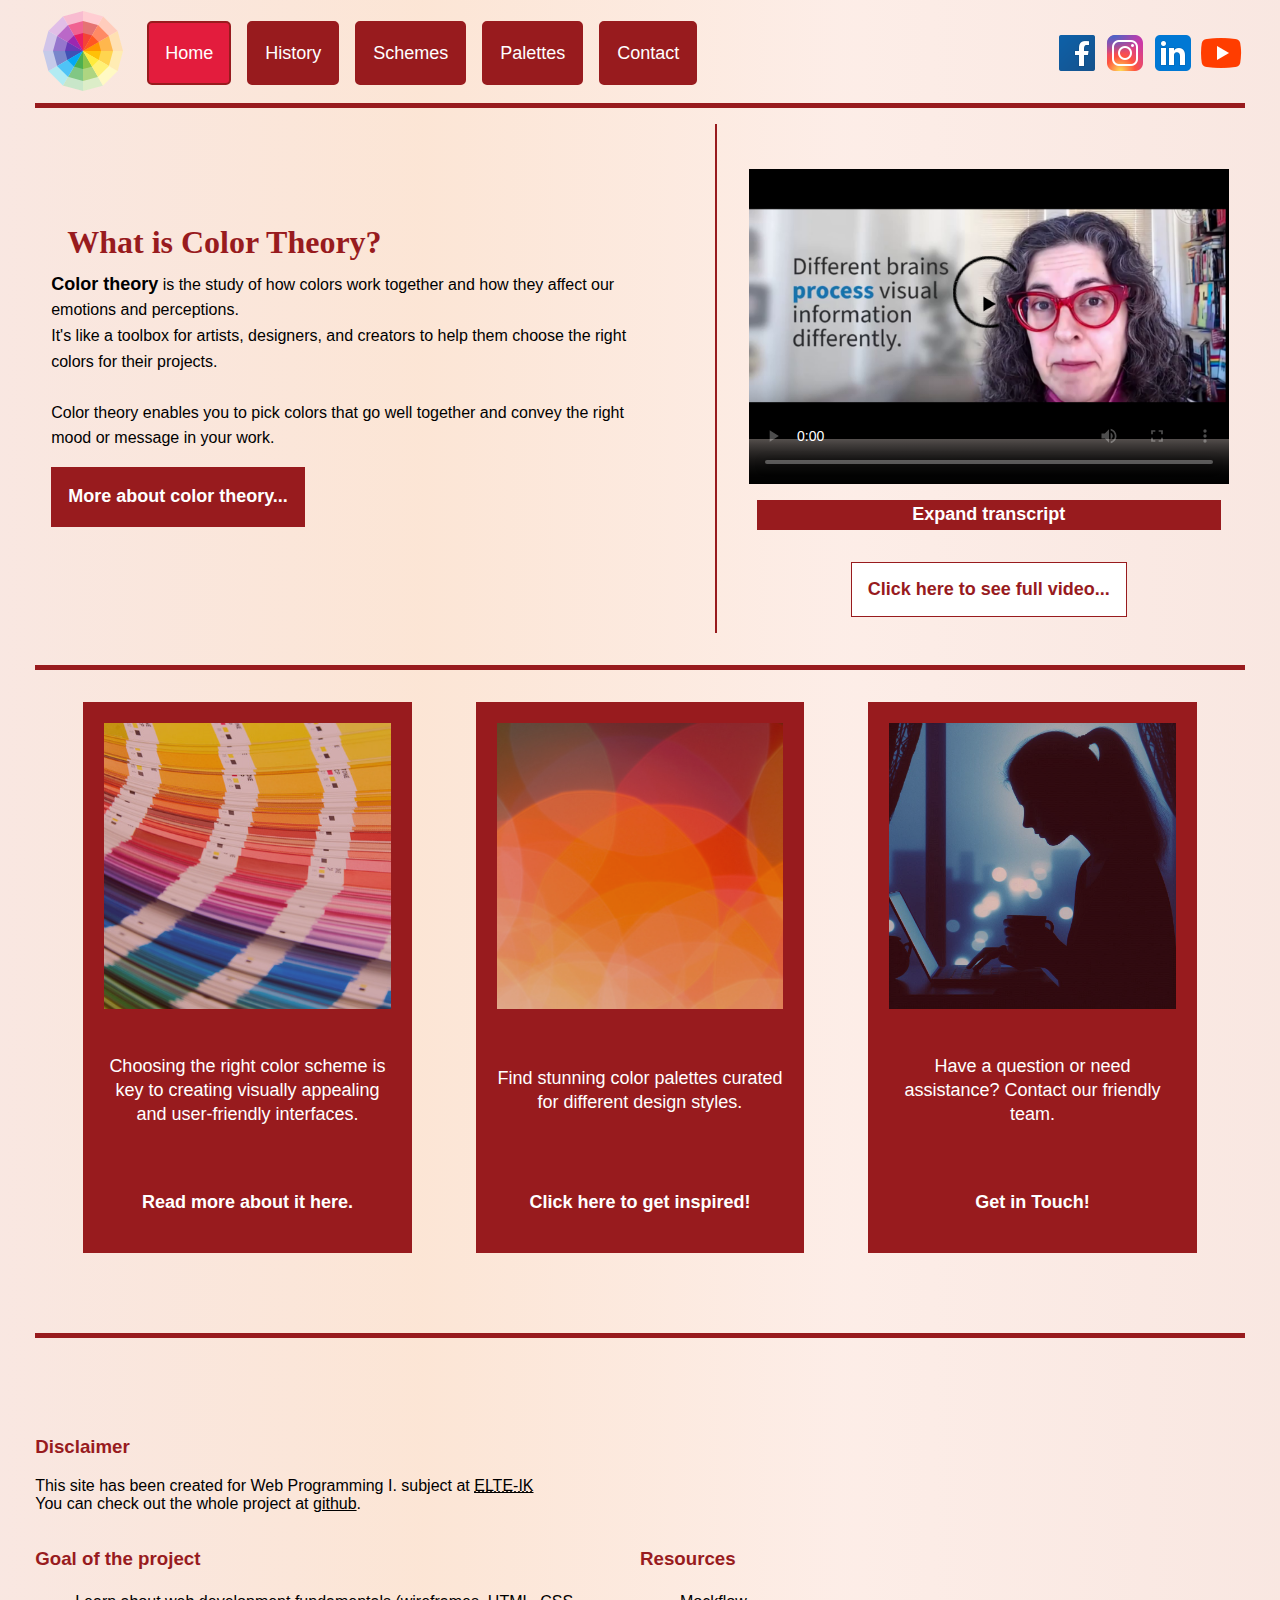
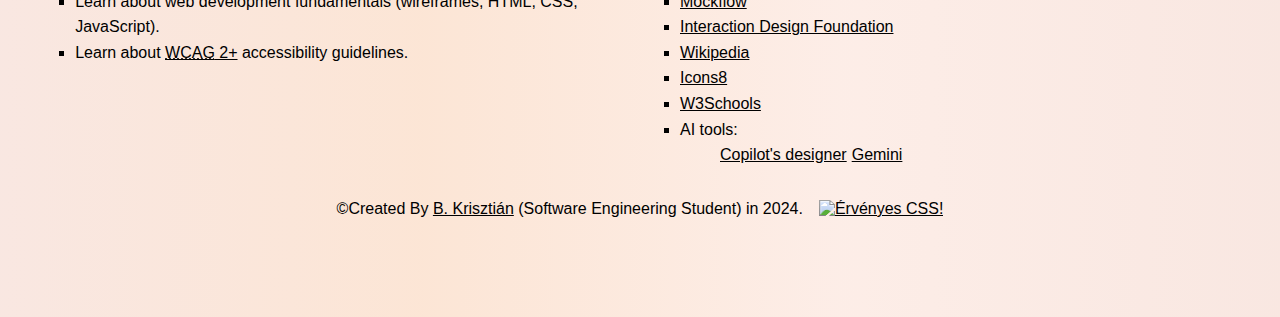
==== commit d04a14bf: "fixed link in index.html" ====
--- a/index.html
+++ b/index.html
@@ -97,7 +97,7 @@
                 </p>
                 <p class="thumbnail_text"><strong>Read more about it here.</strong></p>
             </a>
-            <a class="thumbnail hover" href="./pages/color_palettes.html">
+            <a class="thumbnail hover" href="./pages/color_palette.html">
                 <img class="thumbnail_img" src="./media/imgs/index/color_palettes_thumbnail.jpg"
                     alt="Abstract image of blurred, overlapping circles in various colors, primarily orange and red.">
                 <p class="thumbnail_text">Find stunning color palettes curated for different design styles.</p>
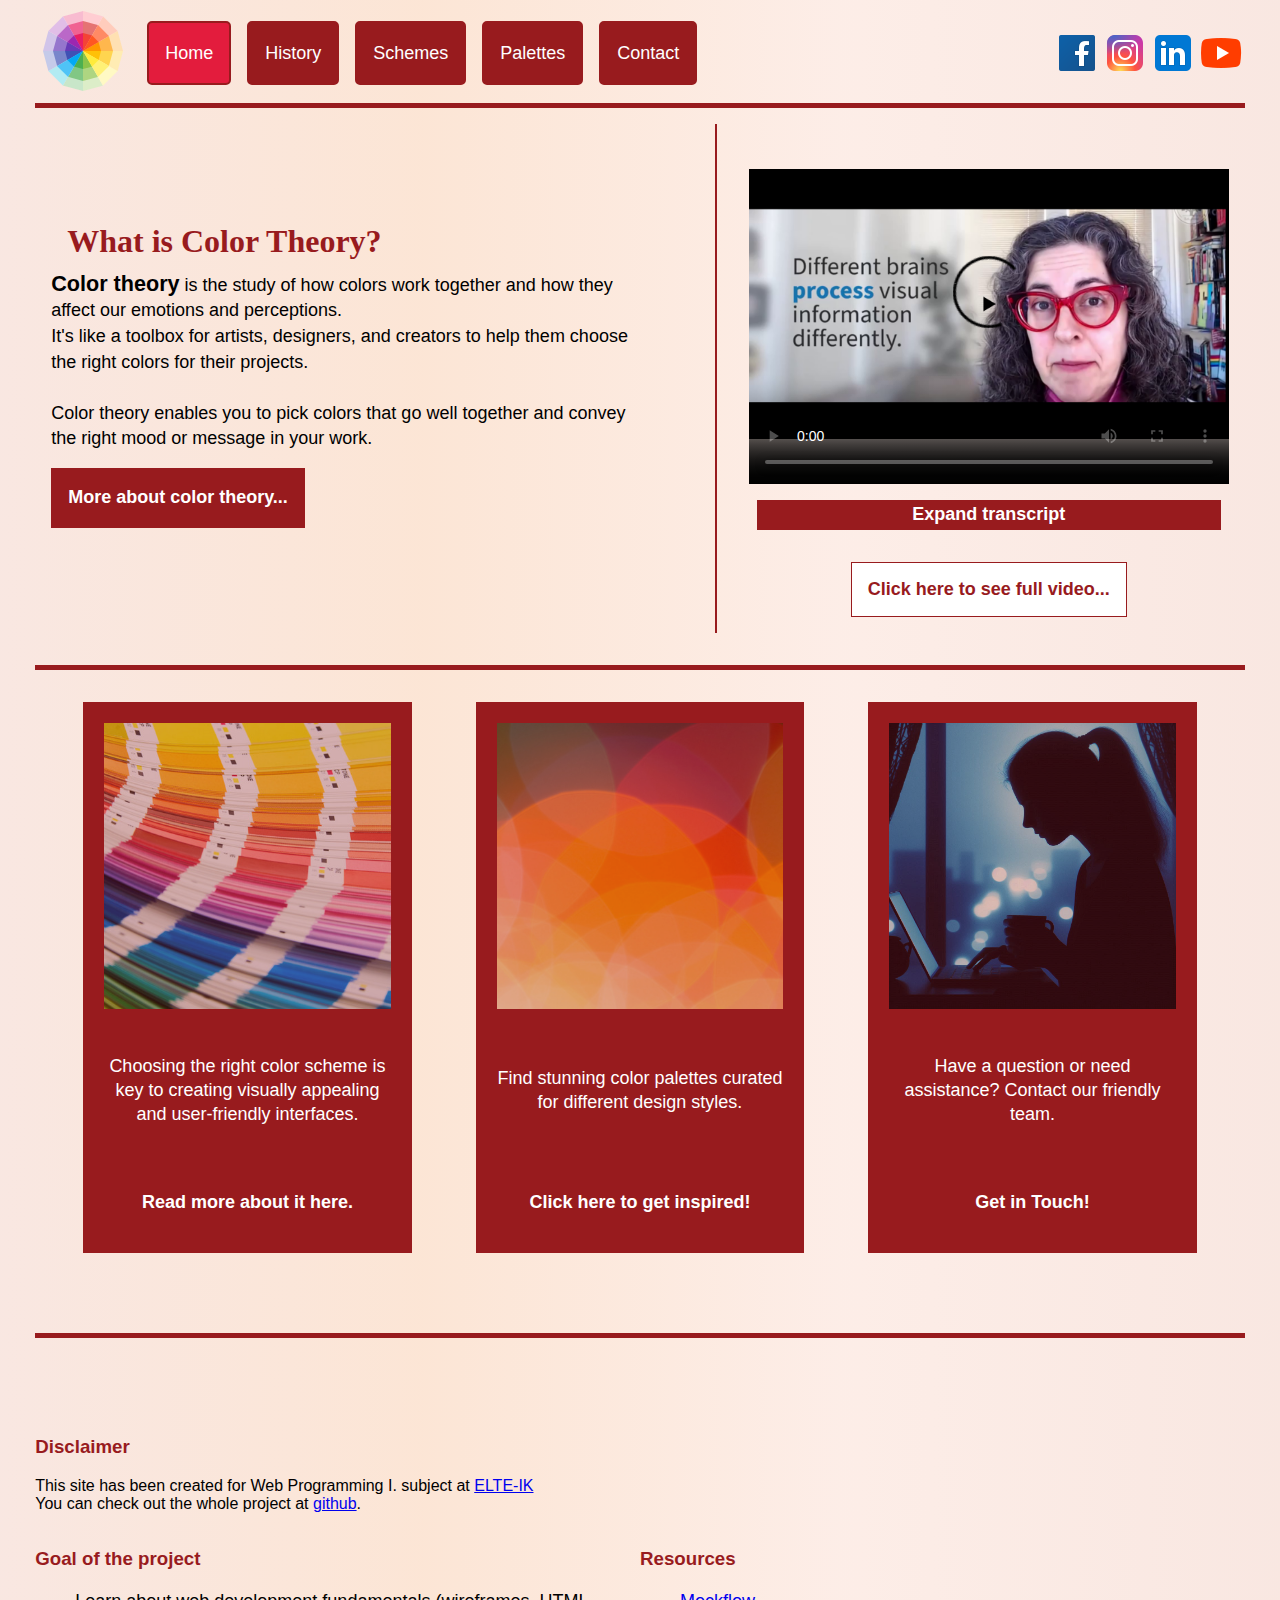
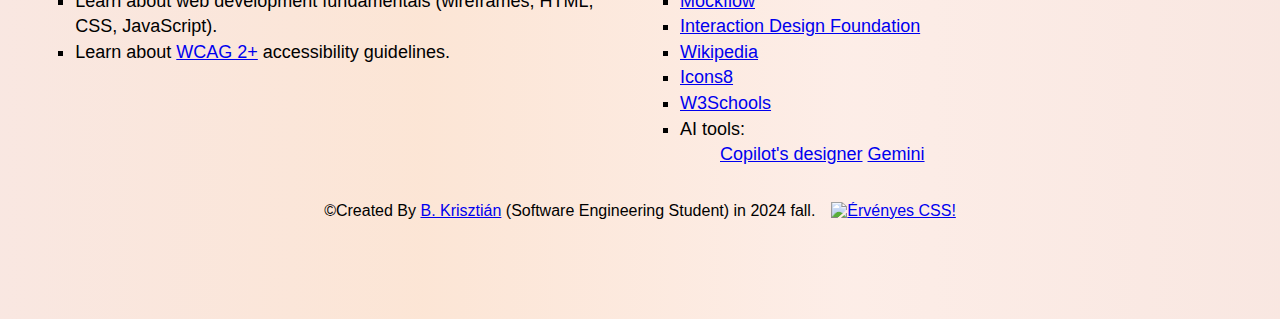
==== commit 44a570e8: "Guideline fixes - Made some modification corresponding to the required guidelines. - Color scheme's " ====
--- a/index.html
+++ b/index.html
@@ -11,7 +11,7 @@
     <link rel="stylesheet" href="./styles/common/main.css">
     <link rel="stylesheet" href="./styles/common/navigation.css">
     <link rel="stylesheet" href="./styles/common/footer.css">
-    
+
     <link rel="stylesheet" href="./styles/index.css">
 
     <script src="./scripts/config.js" defer></script>
@@ -81,7 +81,7 @@
                         assosicate with
                         sight in general...*fades out*</li>
                 </ol>
-                <a id="full_video_link" class="dark_text hover_dark"
+                <a target="_blank" id="full_video_link" class="dark_text hover_dark"
                     href="https://www.interaction-design.org/tv/course_videos/v2/visual-design-2-2-what-is-color-720p.mp4">
                     Click here to see full video...
                 </a>
@@ -116,10 +116,11 @@
         <section id="footer_disclaimer">
             <h3>Disclaimer</h3>
             <p>
-                This site has been created for Web Programming I. subject at <a href="https://www.inf.elte.hu/"><abbr
-                        title="Eötvös Loránd University Faculty Of Informatics">ELTE-IK</abbr></a>
+                This site has been created for Web Programming I. subject at <abbr
+                    title="Eötvös Loránd University Faculty Of Informatics"><a target="_blank"
+                        href="https://www.inf.elte.hu/">ELTE-IK</a></abbr>
                 <br>
-                You can check out the whole project at <a
+                You can check out the whole project at <a target="_blank"
                     href="https://github.com/BK-Chris/elte_web_project">github</a>.
             </p>
         </section>
@@ -127,36 +128,39 @@
             <h3>Goal of the project</h3>
             <ul>
                 <li>Learn about web development fundamentals (wireframes, HTML, CSS, JavaScript).</li>
-                <li>Learn about <a href="https://www.w3.org/WAI/standards-guidelines/wcag"><abbr
-                            title="Web Content Accessibility Guidelines">WCAG</abbr>&nbsp;2+</a> accessibility
+                <li>Learn about <abbr title="Web Content Accessibility Guidelines"><a target="_blank"
+                            href="https://www.w3.org/WAI/standards-guidelines/wcag">WCAG&nbsp;2+</a></abbr>
+                    accessibility
                     guidelines.</li>
             </ul>
         </section>
         <section id="footer_resource">
             <h3>Resources</h3>
             <ul>
-                <li><a href="https://wireframepro.mockflow.com/">Mockflow</a></li>
-                <li><a href="https://www.interaction-design.org/literature/topics/color-theory/">Interaction Design
+                <li><a target="_blank" href="https://wireframepro.mockflow.com/">Mockflow</a></li>
+                <li><a target="_blank"
+                        href="https://www.interaction-design.org/literature/topics/color-theory/">Interaction Design
                         Foundation</a></li>
-                <li><a href="https://en.wikipedia.org/wiki/Color_theory">Wikipedia</a></li>
-                <li><a href="https://icons8.com/">Icons8</a></li>
-                <li><a href="https://www.w3schools.com/colors/colors_palettes.asp">W3Schools</a></li>
+                <li><a target="_blank" href="https://en.wikipedia.org/wiki/Color_theory">Wikipedia</a></li>
+                <li><a target="_blank" href="https://icons8.com/">Icons8</a></li>
+                <li><a target="_blank" href="https://www.w3schools.com/colors/colors_palettes.asp">W3Schools</a></li>
                 <li>AI tools:
                     <ul id="ai_list">
-                        <li><a href="https://copilot.microsoft.com">Copilot's designer</a></li>
-                        <li><a href="https://gemini.google.com">Gemini</a></li>
+                        <li><a target="_blank" href="https://copilot.microsoft.com">Copilot's designer</a></li>
+                        <li><a target="_blank" href="https://gemini.google.com">Gemini</a></li>
                     </ul>
                 </li>
             </ul>
         </section>
         <div id="footer_copyright">
             <p>
-                &copy;Created By <a href="https://github.com/BK-Chris">B. Krisztián</a> (Software Engineering Student)
+                &copy;Created By <a target="_blank" href="https://github.com/BK-Chris">B. Krisztián</a> (Software
+                Engineering Student)
                 in
-                2024.
+                <time datetime="2024">2024 fall.</time>
             </p>
             <p>
-                <a href="http://jigsaw.w3.org/css-validator/check/referer">
+                <a target="_blank" href="http://jigsaw.w3.org/css-validator/check/referer">
                     <img style="border:0;width:88px;height:31px" src="http://jigsaw.w3.org/css-validator/images/vcss"
                         alt="Érvényes CSS!">
                 </a>
--- a/styles/common/main.css
+++ b/styles/common/main.css
@@ -1,6 +1,5 @@
 /* Describes the most common elements and the colors used through out the whole website */
 :root {
-    --default-text: black;
     --light-text: #ffffff;
     --dark-text: #981b1e;
     --dark-background: #981b1e;
@@ -10,8 +9,8 @@
 
 * {
     font-family: 'Segoe UI', Tahoma, Geneva, Verdana, sans-serif;
-    color: var(--default-text)
 }
+
 
 body {
     margin: 0.2rem;
@@ -26,30 +25,43 @@
 
 h1 {
     display: block;
-    color: var(--dark-background);
     font-family: 'Lucida Handwriting';
     font-size: 2rem;
     margin: 1rem;
     text-indent: 0 !important;
 }
 
-h3{
+h1,
+h2,
+h3 {
     color: var(--dark-background);
 }
 
 article,
 ul,
 ol {
+    font-size: large;
     line-height: 1.6rem;
     text-align: left;
     /* text-align: left; is required by the guideline. */
 }
 
+article,
+section,
+p{
+    font-family: sans-serif;
+}
+
 strong {
-    font-size: large;
+    font-size: larger;
 }
 
 em {
+    color: var(--dark-text);
+}
+
+abbr{
+    text-decoration: none;
     color: var(--dark-text);
 }
 
@@ -59,12 +71,12 @@
     margin-bottom: 2rem;
 }
 
-.light_text{
+.light_text {
     color: var(--light-text) !important;
     background-color: var(--dark-background) !important;
 }
 
-.dark_text{
+.dark_text {
     color: var(--dark-text) !important;
     background-color: var(--light-background) !important;
 }
@@ -113,6 +125,7 @@
 }
 
 @media print {
+
     header,
     footer {
         display: none !important;
@@ -123,8 +136,4 @@
         padding: 0;
         background-color: var(--light-background);
     }
-
-    body *:not(h1) {
-        color: black !important;
-    }
 }--- a/styles/common/footer.css
+++ b/styles/common/footer.css
@@ -13,6 +13,7 @@
 #ai_list {
     list-style: none !important;
     display: flex;
+    flex-wrap: wrap;
     gap: 5px;
 }
 
--- a/styles/index.css
+++ b/styles/index.css
@@ -189,4 +189,10 @@
     #video_container {
         display: none;
     }
+
+    #index_more_about,
+    strong,
+    .thumbnail_text {
+        color: black !important;
+    }
 }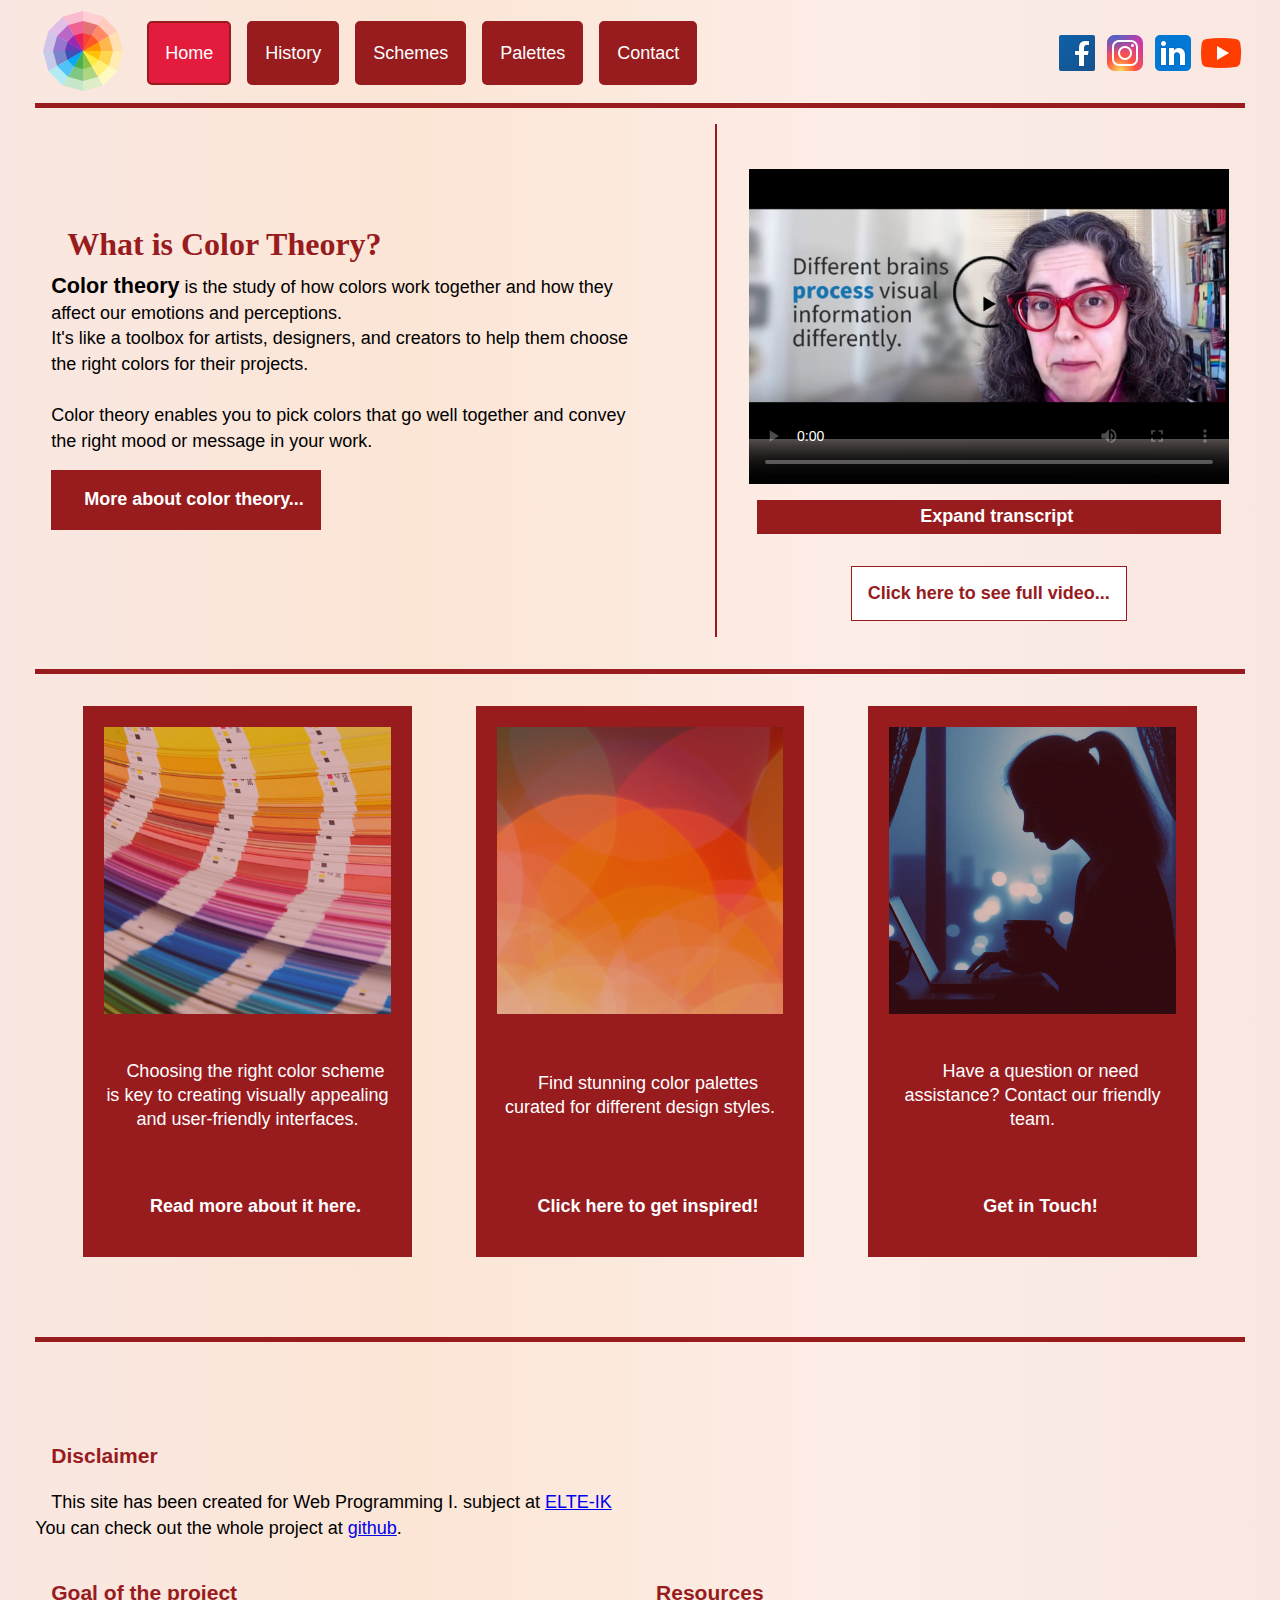
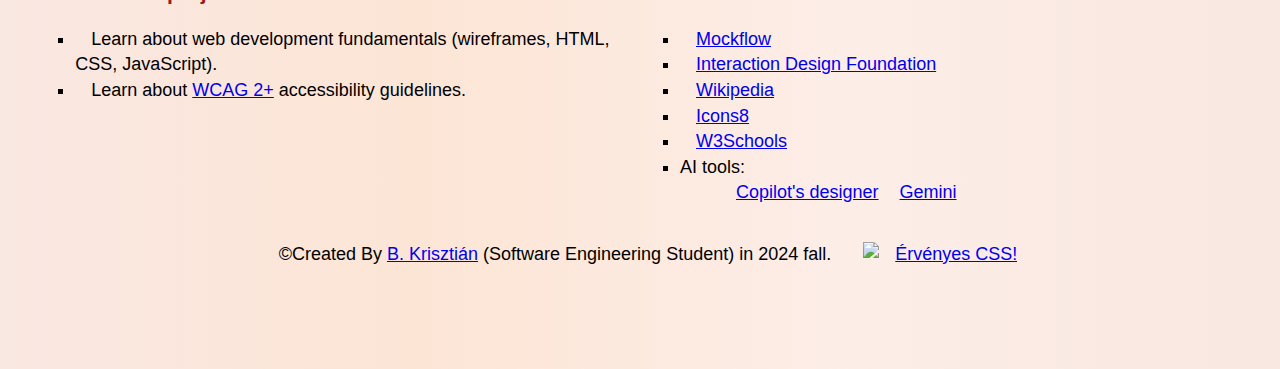
==== commit af75ea8d: "minor modifications to arrangment" ====
--- a/index.html
+++ b/index.html
@@ -20,6 +20,7 @@
 </head>
 
 <body>
+    <a href="#homepage_introduction" class="skip-link" tabindex="0">Ugrás a tartalomra</a>
     <header id="navigation">
         <nav id="menu">
             <a id="logo" href="">
--- a/styles/common/main.css
+++ b/styles/common/main.css
@@ -23,6 +23,21 @@
             rgb(224, 135, 106, 0.2) 100%);
 }
 
+.skip-link {
+    position: absolute;
+    top: -40px;
+    left: 0;
+    background-color: #000;
+    color: #fff;
+    padding: 10px;
+    z-index: 1000;
+}
+
+.skip-link:focus {
+    display: inline-block;
+    top: 0;
+}
+
 h1 {
     display: block;
     font-family: 'Lucida Handwriting';
@@ -37,19 +52,17 @@
     color: var(--dark-background);
 }
 
+section,
 article,
 ul,
-ol {
+ol,
+p {
+    text-indent: 1rem;
+    font-family: sans-serif;
     font-size: large;
     line-height: 1.6rem;
     text-align: left;
     /* text-align: left; is required by the guideline. */
-}
-
-article,
-section,
-p{
-    font-family: sans-serif;
 }
 
 strong {
@@ -60,9 +73,46 @@
     color: var(--dark-text);
 }
 
-abbr{
+abbr {
     text-decoration: none;
     color: var(--dark-text);
+}
+
+table {
+    border-collapse: collapse;
+    table-layout: fixed;
+}
+
+table * {
+    text-align: center;
+    border-radius: 0;
+}
+
+table tr {
+    border: 1px solid var(--dark-background);
+}
+
+table th {
+    background-color: var(--dark-background);
+    color: var(--light-text);
+}
+
+table caption {
+    background-color: var(--dark-text);
+    color: var(--light-text);
+    border-bottom: 1px solid var(--light-background);
+}
+
+table summary {
+    font-weight: 600;
+    font-size: large;
+    cursor: pointer;
+}
+
+table td {
+    line-height: 2rem;
+    text-wrap: nowrap;
+    overflow: hidden;
 }
 
 .introduction {
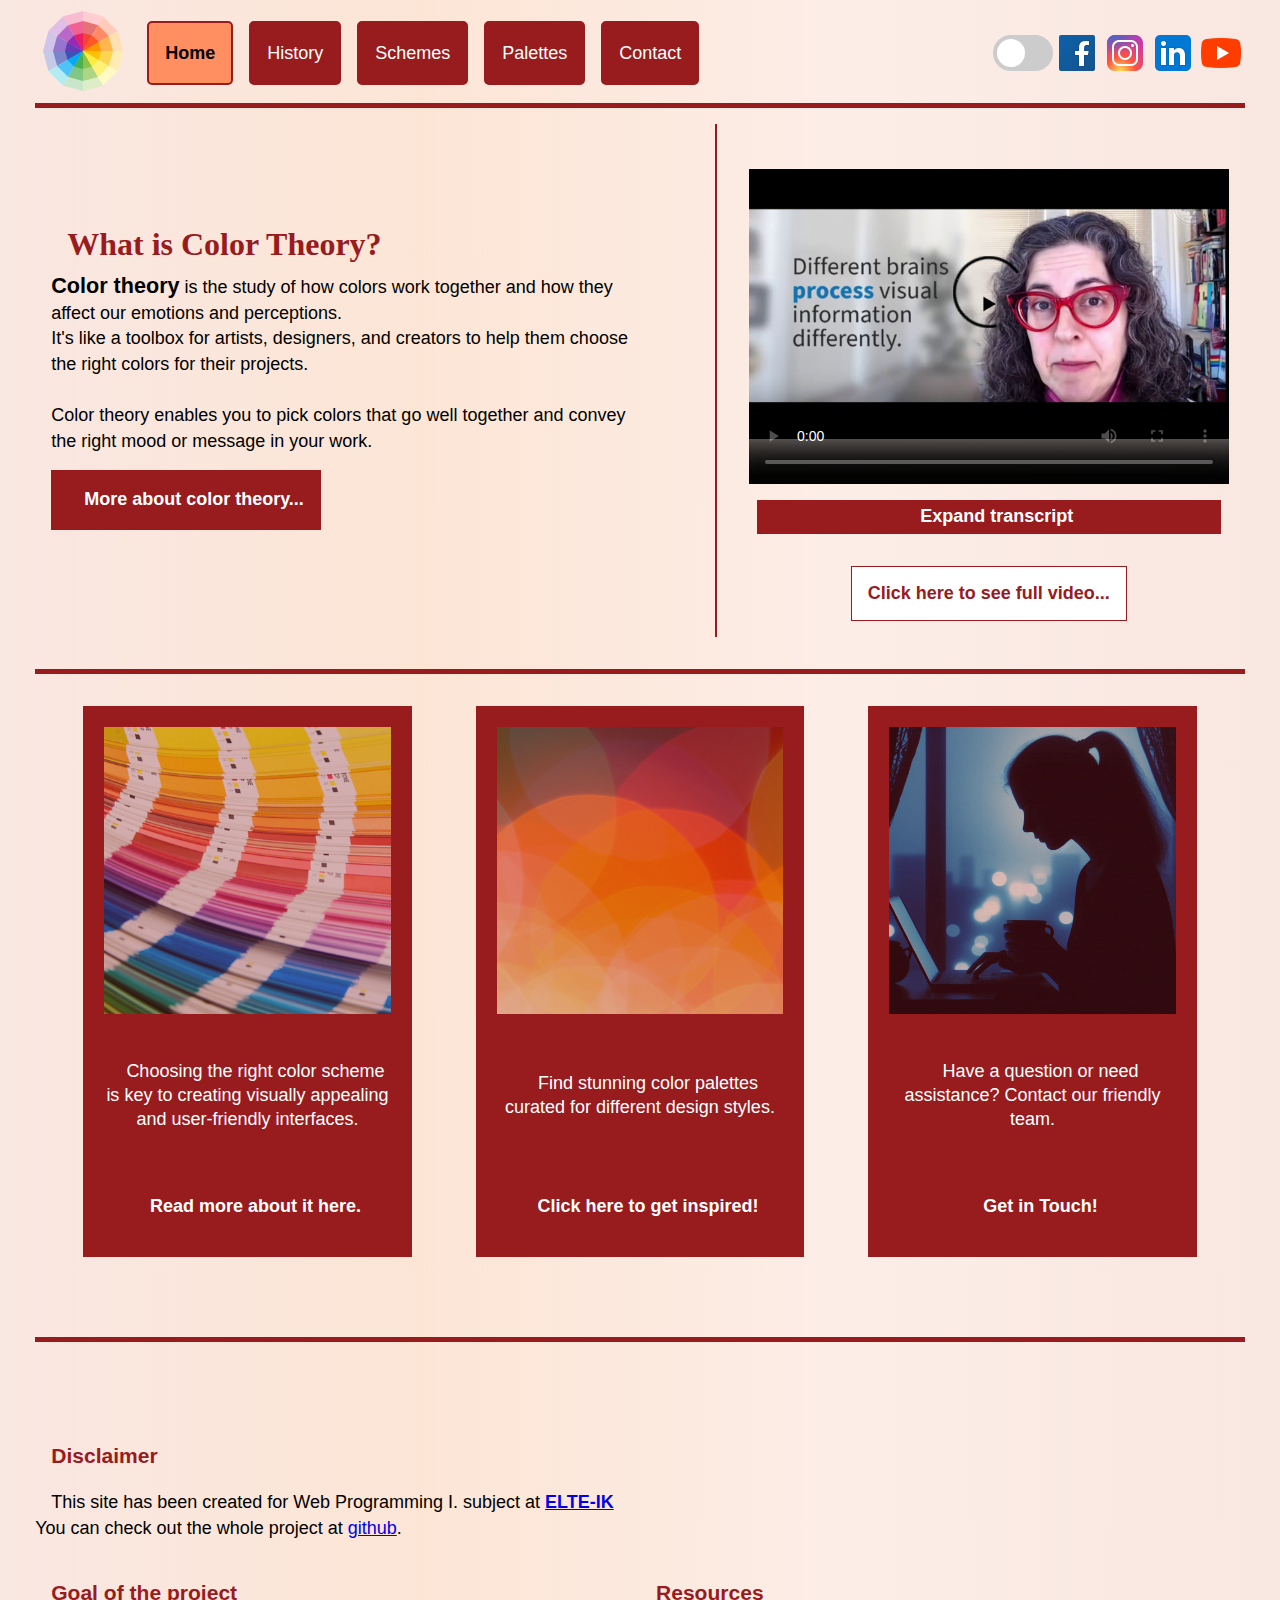
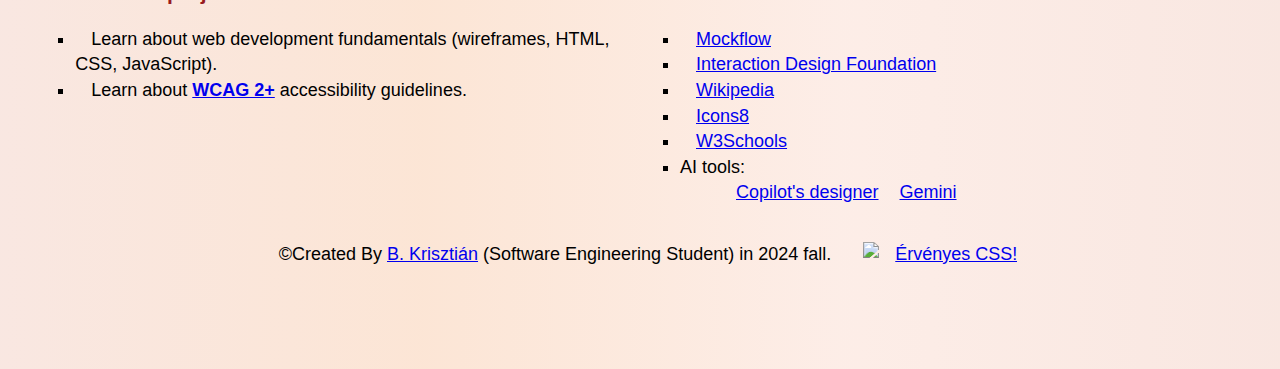
==== commit eb6f0b9d: "dark_mode styles has been added" ====
--- a/index.html
+++ b/index.html
@@ -17,6 +17,9 @@
     <script src="./scripts/config.js" defer></script>
     <script src="./scripts/navigation.js" defer></script>
     <script src="./scripts/transcript.js" defer></script>
+
+    <link rel="stylesheet" href="./styles/common/dark_mode.css">
+    <script src="./scripts/darkMode.js" defer></script>
 </head>
 
 <body>
@@ -28,6 +31,10 @@
             </a>
         </nav>
         <aside id="socials">
+            <label id="dark_mode">
+                <input id="dark_mode_toggle" type="checkbox">
+                <span id="dark_mode_slider"></span>
+            </label>
         </aside>
     </header>
 
--- a/styles/common/main.css
+++ b/styles/common/main.css
@@ -4,7 +4,14 @@
     --dark-text: #981b1e;
     --dark-background: #981b1e;
     --light-background: #ffffff;
-    --color-active: #e31c3d;
+    --color-active: #FF8E61;
+    
+    background: rgb(255, 255, 255);
+    background: linear-gradient(90deg,
+            rgba(224, 135, 106, 0.2) 0%,
+            rgb(249, 204, 172, 0.5) 33%,
+            rgb(244, 166, 136, 0.2) 66%,
+            rgb(224, 135, 106, 0.2) 100%);
 }
 
 * {
@@ -15,12 +22,6 @@
 body {
     margin: 0.2rem;
     padding: 0 2rem;
-    background: rgb(255, 255, 255);
-    background: linear-gradient(90deg,
-            rgba(224, 135, 106, 0.2) 0%,
-            rgb(249, 204, 172, 0.5) 33%,
-            rgb(244, 166, 136, 0.2) 66%,
-            rgb(224, 135, 106, 0.2) 100%);
 }
 
 .skip-link {
@@ -74,9 +75,11 @@
 }
 
 abbr {
+    font-weight: 600;
     text-decoration: none;
     color: var(--dark-text);
 }
+
 
 table {
     border-collapse: collapse;
@@ -131,24 +134,27 @@
     background-color: var(--light-background) !important;
 }
 
-.hover:hover,
-.hover:hover * {
-    color: var(--dark-text) !important;
-    background-color: var(--light-background) !important;
-    transition: background-color 0.3s ease;
+.active {
+    font-weight: 600;
+    color: rgb(0, 0, 0) !important;
+    background-color: var(--color-active) !important;
 }
 
-.hover_dark:hover,
-.hober_dark:hover {
-    color: var(--light-text) !important;
-    background-color: var(--dark-background) !important;
-    transition: background-color 0.3s ease;
-}
-
-.active {
-    color: var(--light-text) !important;
-    background-color: var(--color-active) !important;
-}
+@media (hover: hover) { 
+    .hover:hover,
+    .hover:hover * {
+      color: var(--dark-text) !important;
+      background-color: var(--light-background) !important;
+      transition: background-color 0.3s ease;
+    }
+  
+    .hover_dark:hover,
+    .hover_dark:hover * {
+      color: var(--light-text) !important;
+      background-color: var(--dark-background) !important;
+      transition: background-color 0.3s ease;
+    }
+  }
 
 /* Mobile view */
 @media screen and (max-width: 767px) {
--- a/styles/index.css
+++ b/styles/index.css
@@ -10,6 +10,7 @@
 #full_video_link {
     padding: 1rem;
     width: fit-content;
+    color: var(--dark-text);
 }
 
 #index_more_about,
@@ -180,6 +181,10 @@
 }
 
 @media print {
+    :root {
+        color: black !important;
+    }
+
     #thumbnail_container {
         flex-wrap: nowrap;
         gap: 0rem;
@@ -189,10 +194,4 @@
     #video_container {
         display: none;
     }
-
-    #index_more_about,
-    strong,
-    .thumbnail_text {
-        color: black !important;
-    }
 }--- a/styles/common/dark_mode.css
+++ b/styles/common/dark_mode.css
@@ -0,0 +1,100 @@
+/* Actual dark mode styles */
+.dark_mode {
+    --light-text: #000000;
+    --dark-text: #ffffff;
+    --dark-background: #ffffff;
+    --light-background: #000000;
+    --color-active: #ffd900;
+
+    color: white;
+    background: black;
+}
+
+.dark_mode a:not(.menu_item):not(#index_more_about):not(#full_video_link) {
+    color: #fbff00 !important;
+}
+
+.dark_mode a:visited:not(.menu_item):not(#index_more_about):not(#full_video_link) {
+    color: #ff9900 !important;
+}
+
+.dark_mode figcaption {
+    color: #000000;
+}
+
+.dark_mode #contact_form {
+    background-color: #000000;
+}
+
+.dark_mode #decoration_left img,
+.dark_mode #decoration_right img {
+    filter: invert(0.7);
+}
+
+.dark_mode .label_input_wrapper_right{
+    background-color: #ccc !important;
+    color: #000000;
+    font-weight: 600;
+}
+
+.dark_mode .modal_content{
+    background-color: #000000ce;
+}
+
+.dark_mode .close {
+    background-color: #ffffff;
+}
+
+/* Toggle dark mode */
+#dark_mode {
+    position: relative;
+    display: inline-block;
+    width: 60px;
+    height: 36px;
+}
+
+#dark_mode #dark_mode_toggle {
+    opacity: 0;
+    width: 0;
+    height: 0;
+}
+
+#dark_mode_slider {
+    position: absolute;
+    cursor: pointer;
+    top: 0;
+    left: 0;
+    right: 0;
+    bottom: 0;
+    background-color: #ccc;
+    -webkit-transition: .4s;
+    transition: .4s;
+    border-radius: 36px;
+}
+
+#dark_mode_slider:before {
+    position: absolute;
+    content: "";
+    height: 28px;
+    width: 28px;
+    left: 4px;
+    bottom: 4px;
+    background-color: var(--light-background);
+    -webkit-transition: .4s;
+    transition: .4s;
+    border-radius: 50%;
+}
+
+#dark_mode_toggle:checked+#dark_mode_slider {
+    background-color: var(--dark-background);
+}
+
+#dark_mode_toggle:focus+#dark_mode_slider {
+    box-shadow: 0 0 1px var(--dark-background);
+}
+
+#dark_mode_toggle:checked+#dark_mode_slider:before {
+    -webkit-transform: translateX(26px);
+    -ms-transform: translateX(26px);
+    transform: translateX(26px);
+}